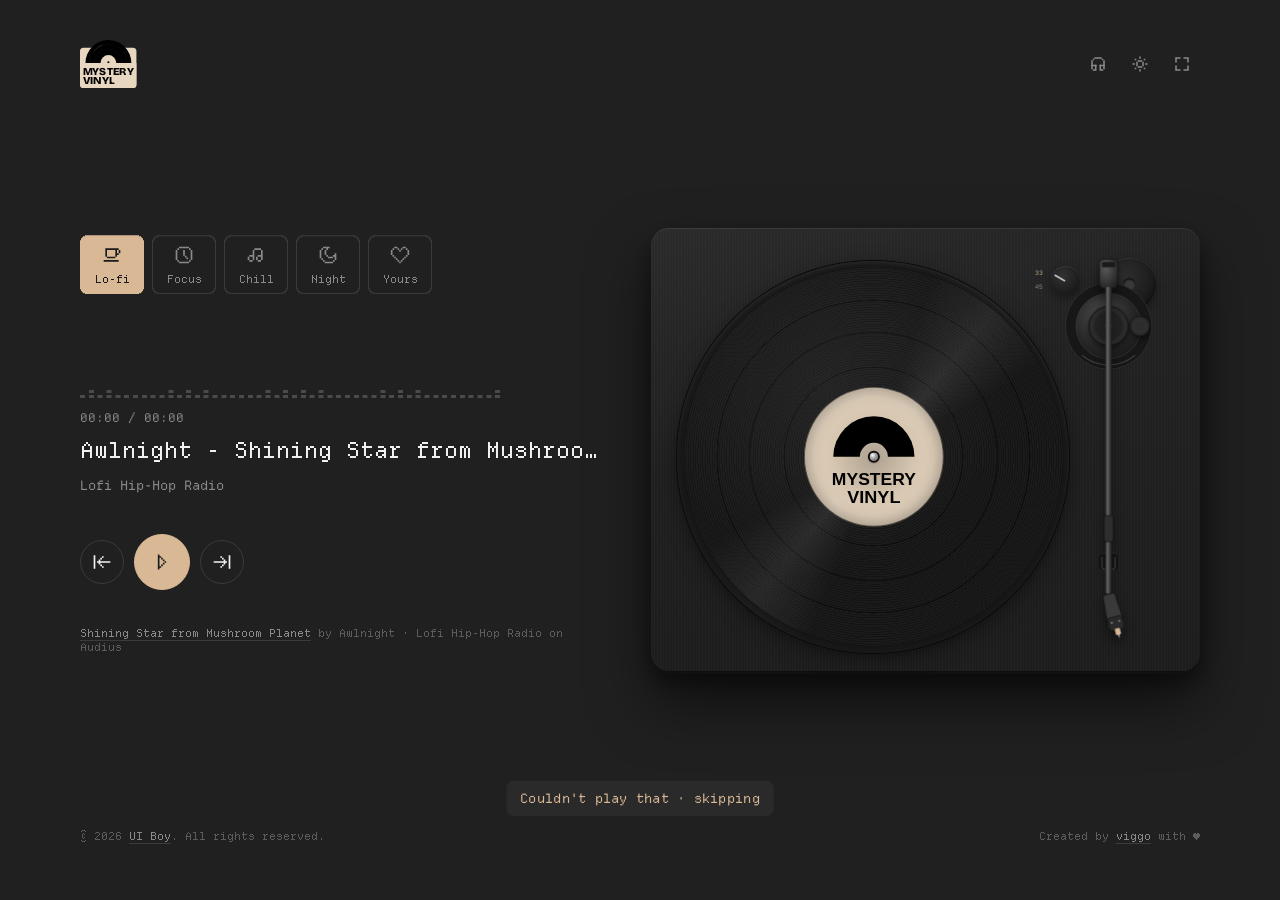
==== index.html @ 6e980309 "Revert "Transport buttons: pixel-art circles (22 and 28 cell grids, 2px cells)" This reverts commit " ====
<!doctype html>
<html lang="en">
<head>
  <meta charset="utf-8" />
  <meta name="viewport" content="width=device-width, initial-scale=1, viewport-fit=cover" />
  <title>Mystery Vinyl</title>
  <meta name="description" content="A turntable in your browser. Random lo-fi, jazz, ambient and chill house records for coding and focus, on a deck drawn in CSS and SVG. Drop the needle." />
  <meta name="theme-color" content="#202020" />
  <link rel="canonical" href="https://vinyl.uiboy.com/" />
  <meta property="og:type" content="website" />
  <meta property="og:site_name" content="Mystery Vinyl" />
  <meta property="og:title" content="Mystery Vinyl — a turntable in your browser" />
  <meta property="og:description" content="Random lo-fi, jazz, ambient and chill house records for coding and focus. Real vinyl crackle, a tonearm you can drag, and a deck drawn entirely in CSS and SVG." />
  <meta property="og:url" content="https://vinyl.uiboy.com/" />
  <meta property="og:image" content="https://vinyl.uiboy.com/assets/og.png" />
  <meta property="og:image:width" content="1200" />
  <meta property="og:image:height" content="630" />
  <meta name="twitter:card" content="summary_large_image" />
  <meta name="twitter:title" content="Mystery Vinyl — a turntable in your browser" />
  <meta name="twitter:description" content="Random lo-fi, jazz, ambient and chill house records for coding and focus. Drop the needle." />
  <meta name="twitter:image" content="https://vinyl.uiboy.com/assets/og.png" />
  <script type="application/ld+json">
  {"@context":"https://schema.org","@type":"WebApplication","name":"Mystery Vinyl","url":"https://vinyl.uiboy.com/","applicationCategory":"MultimediaApplication","operatingSystem":"Any","browserRequirements":"Requires JavaScript and Web Audio","description":"A turntable in your browser that plays random Creative Commons records for coding and focus, with vinyl crackle and a draggable tonearm.","image":"https://vinyl.uiboy.com/assets/og.png","author":{"@type":"Person","name":"Viggo","url":"https://x.com/decohack","sameAs":["https://uiboy.com/","https://github.com/ViggoZ"]},"offers":{"@type":"Offer","price":"0","priceCurrency":"USD"},"license":"https://github.com/ViggoZ/mystery-vinyl/blob/main/LICENSE"}
  </script>
  <link rel="icon" href="data:image/svg+xml,%3Csvg xmlns='http://www.w3.org/2000/svg' viewBox='0 0 64 64'%3E%3Crect width='64' height='64' rx='12' fill='%23E8D7C0'/%3E%3Ccircle cx='32' cy='32' r='22' fill='%23000'/%3E%3Ccircle cx='32' cy='32' r='7' fill='%23E8D7C0'/%3E%3Ccircle cx='32' cy='32' r='1.6' fill='%23000'/%3E%3C/svg%3E" />
  <link rel="preconnect" href="https://fonts.googleapis.com" />
  <link rel="preconnect" href="https://fonts.gstatic.com" crossorigin />
  <link rel="stylesheet" href="https://fonts.googleapis.com/css2?family=Bricolage+Grotesque:opsz,wght@12..96,800&display=swap" />
  <link rel="preconnect" href="https://archive.org" crossorigin />
  <link rel="stylesheet" href="styles.css" />
  <script>
    // Apply the saved theme before first paint to avoid a flash.
    try { var t = localStorage.getItem("mv.theme"); if (t) document.documentElement.dataset.theme = t; } catch (e) {}
  </script>
</head>
<body>
  <div class="sleeve" id="sleeve">
    <button class="logo" id="logo" aria-label="About Mystery Vinyl" aria-expanded="false">
      <svg viewBox="63 38 288 245" aria-hidden="true">
        <!-- sleeve back -->
        <rect x="63" y="77" width="288" height="206" rx="18" fill="#E8D7C0"/>
        <!-- the record: a full disc, its lower half tucked inside the sleeve -->
        <g class="sleeve-disc">
          <circle cx="208" cy="155" r="117" fill="#000"/>
          <circle cx="208" cy="155" r="96" fill="none" stroke="#1c1c1c" stroke-width="1.5"/>
          <circle cx="208" cy="155" r="72" fill="none" stroke="#1c1c1c" stroke-width="1.5"/>
          <path d="M136 92 A96 96 0 0 1 176 64" fill="none" stroke="#3a3a3a" stroke-width="3" stroke-linecap="round"/>
          <circle cx="208" cy="155" r="40" fill="#E8D7C0"/>
          <circle cx="208" cy="152" r="5.5" fill="#000"/>
        </g>
        <!-- sleeve front, covers the lower half of the disc -->
        <path d="M63 155 H351 V265 a18 18 0 0 1 -18 18 H81 a18 18 0 0 1 -18 -18 Z" fill="#E8D7C0"/>
        <text x="76" y="215" font-size="54" font-weight="900" textLength="263" lengthAdjust="spacingAndGlyphs" fill="#000">MYSTERY</text>
        <text x="76" y="265" font-size="54" font-weight="900" textLength="165" lengthAdjust="spacingAndGlyphs" fill="#000">VINYL</text>
      </svg>
    </button>

    <div class="liner px px-lg px-shadow" id="liner" hidden>
      <div class="liner-head"><span>MYSTERY VINYL</span><span class="liner-side">side A</span></div>
      <p>A turntable in your browser. Pressed with CSS, SVG and Web Audio: no images on the deck, no samples in the crackle.</p>
      <p>Records from Chillhop Music, College Music, Anjunadeep and friends via <a href="https://audius.co/" target="_blank" rel="noopener">Audius</a>; the 24/7 radios play through YouTube. Paste your own YouTube, Spotify or archive.org links into Yours. Rain, café, fireplace and 85 other room sounds live behind the headphone button.</p>
      <dl class="liner-keys">
        <dt>space</dt><dd>play / pause</dd>
        <dt>← →</dt><dd>records</dd>
        <dt>F</dt><dd>full screen</dd>
        <dt>T</dt><dd>theme</dd>
        <dt>N</dt><dd>crackle</dd>
        <dt>A</dt><dd>ambience</dd>
        <dt>drag</dt><dd>the tonearm to seek</dd>
      </dl>
      <p class="liner-foot">Cut by <a href="https://x.com/decohack" target="_blank" rel="noopener">Viggo</a> · <a href="https://github.com/ViggoZ/mystery-vinyl" target="_blank" rel="noopener">Source on GitHub</a></p>
    </div>
  </div>

  <nav class="topnav" aria-label="Site">
    <button class="nav-btn" id="ambience" data-tip="Ambience · A" aria-label="Ambience" aria-expanded="false"><svg aria-hidden="true"><use href="assets/pixelarticons.svg#headphone"></use></svg></button>
    <button class="nav-btn" id="theme" data-tip="Light / dark · T" aria-label="Switch theme"><svg class="ic-sun" aria-hidden="true"><use href="assets/pixelarticons.svg#sun"></use></svg><svg class="ic-moon" aria-hidden="true"><use href="assets/pixelarticons.svg#moon"></use></svg></button>
    <button class="nav-btn" id="zen" data-tip="Full screen · F" aria-label="Full screen"><svg class="ic-expand" aria-hidden="true"><use href="assets/pixelarticons.svg#fullscreen"></use></svg><svg class="ic-collapse" aria-hidden="true"><use href="assets/pixelarticons.svg#close"></use></svg></button>
  </nav>

  <main class="stage">
    <section class="panel" aria-label="Now playing">
      <div class="modes-wrap">
        <div class="modes" role="tablist" aria-label="Mood" id="modes"></div>
        <div class="crate px px-lg px-shadow" id="crate" hidden>
          <form class="crate-form" id="crate-form">
            <span class="crate-field px"><input id="crate-input" type="url" placeholder="Paste a link…" autocomplete="off" spellcheck="false" required /></span>
            <button class="crate-add px" type="submit">Add</button>
          </form>
          <ul class="crate-list" id="crate-list"></ul>
        </div>
      </div>

      <canvas class="wave" id="wave" width="840" height="120" aria-hidden="true"></canvas>
      <div class="time"><span id="cur">00:00</span> / <span id="dur">00:00</span></div>
      <h1 class="title" id="title">Loading a record…</h1>
      <p class="artist" id="artist">&nbsp;</p>

      <div class="controls">
        <button class="btn" id="prev" title="Previous (←)" aria-label="Previous record"><svg aria-hidden="true"><use href="assets/pixelarticons.svg#arrow-bar-left"></use></svg></button>
        <button class="btn btn-main" id="play" title="Play / pause (space)" aria-label="Play"><svg class="ic-play" aria-hidden="true"><use href="assets/pixelarticons.svg#play"></use></svg><svg class="ic-pause" aria-hidden="true"><use href="assets/pixelarticons.svg#pause-solid"></use></svg></button>
        <button class="btn" id="next" title="Next mystery record (→)" aria-label="Next record"><svg aria-hidden="true"><use href="assets/pixelarticons.svg#arrow-bar-right"></use></svg></button>
      </div>

      <p class="credit" id="credit"></p>
    </section>

    <section class="deck" aria-label="Turntable">
      <div class="turntable" id="turntable">
        <div class="plinth"></div>
        <div class="platter" id="platter"></div>
        <div class="platter-light"></div>
        <div class="deck-clip">
          <div class="record-slot">
            <!-- the carrier moves (swap in / out); the record inside only rotates; the sheen rides along without rotating -->
            <div class="record-carrier" id="carrier">
              <div class="record" id="record">
                <div class="grooves"></div>
                <div class="label" id="label"></div>
                <div class="spindle"></div>
              </div>
              <div class="sheen"></div>
            </div>
          </div>
        </div>

        <button class="knob" id="knob" data-speed="33" title="33 / 45 rpm" aria-label="Speed selector"><span>33</span><i></i><span>45</span></button>
        <button class="power" id="power" aria-label="Start / stop platter"></button>

        <svg class="tonearm-svg" viewBox="0 0 840 680" aria-hidden="true">
          <defs>
            <linearGradient id="tube" x1="0" y1="0" x2="1" y2="0">
              <stop offset="0" stop-color="#2a2a2a"/><stop offset=".35" stop-color="#6a6a6a"/>
              <stop offset=".55" stop-color="#4a4a4a"/><stop offset="1" stop-color="#181818"/>
            </linearGradient>
            <radialGradient id="bearing" cx=".4" cy=".35" r=".8">
              <stop offset="0" stop-color="#4c4c4c"/><stop offset=".6" stop-color="#262626"/><stop offset="1" stop-color="#141414"/>
            </radialGradient>
            <radialGradient id="weight" cx=".35" cy=".3" r=".9">
              <stop offset="0" stop-color="#5a5a5a"/><stop offset="1" stop-color="#1a1a1a"/>
            </radialGradient>
          </defs>

          <!-- arm rest clip (static) -->
          <g class="armrest">
            <rect x="684" y="498" width="32" height="26" rx="6" fill="#151515" stroke="#2c2c2c" stroke-width="1"/>
            <path d="M690 504 v14 a4 4 0 0 0 4 4 h12 a4 4 0 0 0 4 -4 v-14" fill="none" stroke="#3a3a3a" stroke-width="2" stroke-linecap="round"/>
          </g>

          <!-- bearing housing (static) -->
          <circle cx="700" cy="150" r="66" fill="#171717" stroke="#2e2e2e" stroke-width="1.5"/>
          <circle cx="700" cy="150" r="50" fill="url(#bearing)" stroke="#3a3a3a" stroke-width="1"/>
          <path d="M660 195 A62 62 0 0 0 740 195" fill="none" stroke="#3a3a3a" stroke-width="2" stroke-linecap="round"/>

          <!-- the arm: rotates about (700,150) -->
          <g class="arm" id="arm">
          <g class="arm-wobble" id="armWobble">
            <!-- bearing top: turns with the arm but never lifts, so its shadow stays put -->
            <g class="arm-fixed">
              <circle cx="700" cy="150" r="30" fill="#2c2c2c" stroke="#111" stroke-width="1.5"/>
              <circle cx="700" cy="150" r="22" fill="#232323"/>
              <circle cx="700" cy="150" r="5" fill="#5a5a5a"/>
              <g transform="translate(748,150)">
                <circle r="15" fill="#2c2c2c" stroke="#111" stroke-width="1"/>
                <circle r="9" fill="none" stroke="#5a5a5a" stroke-width="1" stroke-dasharray="1 2"/>
              </g>
            </g>
            <!-- the part that lifts: counterweight, tube, headshell -->
            <g class="arm-lift">
            <rect x="686" y="48" width="28" height="44" rx="6" fill="url(#weight)" stroke="#111" stroke-width="1"/>
            <rect x="690" y="52" width="20" height="8" rx="2" fill="#1a1a1a"/>
            <!-- tube -->
            <rect x="695" y="90" width="10" height="470" rx="5" fill="url(#tube)"/>
            <rect x="693" y="440" width="14" height="40" rx="3" fill="#2e2e2e" stroke="#111" stroke-width="1"/>
            <!-- headshell -->
            <g class="headshell" transform="translate(700,560) rotate(-14)">
              <rect x="-26" y="-14" width="52" height="96" fill="transparent"/>
              <path d="M-9 0 L9 0 L13 52 L-13 52 Z" fill="#3a3a3a" stroke="#161616" stroke-width="1.2"/>
              <rect x="-11" y="36" width="22" height="20" rx="2" fill="#2a2a2a" stroke="#111" stroke-width="1"/>
              <rect x="-4" y="54" width="8" height="10" rx="1.5" fill="#d9b896"/>
              <path d="M-1 64 L0 70 L1 64 Z" fill="#eee"/>
              <circle cx="-6" cy="44" r="1.6" fill="#777"/><circle cx="6" cy="44" r="1.6" fill="#777"/>
            </g>
            </g>
          </g>
          </g>
        </svg>
      </div>
    </section>
  </main>

  <footer class="foot">
    <span>© 2026 <a href="https://uiboy.com/" target="_blank" rel="noopener">UI Boy</a>. All rights reserved.</span>
    <span>Created by <a href="https://x.com/decohack" target="_blank" rel="noopener">viggo</a> with ♥</span>
  </footer>

  <div class="amb px px-lg px-shadow" id="amb" hidden>
    <div class="amb-head">
      <span class="amb-title">Ambience</span>
      <span class="amb-count" id="amb-count"></span>
      <button class="amb-mute px" id="amb-mute" type="button">Mute all</button>
    </div>
    <div class="amb-mixer" id="amb-mixer"></div>
    <div class="amb-tabs" id="amb-tabs" role="tablist"></div>
    <div class="amb-tiles" id="amb-tiles"></div>
    <p class="amb-note">Room sounds keep going when the record stops. Binaural needs headphones.</p>
  </div>

  <p class="hint px" id="hint" hidden>Click anywhere to drop the needle</p>
  <p class="toast px" id="toast" hidden></p>
  <p class="arm-tip" id="arm-tip" hidden></p>

  <div id="yt-shell" aria-hidden="true"></div>
  <div id="sp-shell" aria-hidden="true"></div>
  <audio id="audio" crossorigin="anonymous" preload="auto"></audio>
  <script src="app.js"></script>
</body>
</html>
---- styles.css ----
@font-face {
  font-family: "Departure Mono";
  src: url("assets/fonts/DepartureMono-Regular.woff2") format("woff2");
  font-weight: 400; font-style: normal; font-display: swap;
}

/* ---------- theme tokens ---------- */
:root {
  --bg: #202020;
  --ink: #f2f2f2;
  --muted: #8a8a8a;
  --faint: #5c5c5c;
  --line: #3b3b3b;
  --line-hover: #666;
  --btn-hover: #262626;
  --accent: #d9b896;
  --accent-hover: #e6cbaf;
  --on-accent: #1a1a1a;
  --wave-off: #4a4a4a;
  --hint-bg: #2a2a2a;
  --hint-ink: #d9b896;
  --pxu: 1px;
  --px-corner: polygon(
    0 calc(5 * var(--pxu)),
    calc(1 * var(--pxu)) calc(5 * var(--pxu)),
    calc(1 * var(--pxu)) calc(3 * var(--pxu)),
    calc(2 * var(--pxu)) calc(3 * var(--pxu)),
    calc(2 * var(--pxu)) calc(2 * var(--pxu)),
    calc(3 * var(--pxu)) calc(2 * var(--pxu)),
    calc(3 * var(--pxu)) calc(1 * var(--pxu)),
    calc(4 * var(--pxu)) calc(1 * var(--pxu)),
    calc(5 * var(--pxu)) calc(1 * var(--pxu)),
    calc(5 * var(--pxu)) 0,
    calc(100% - 5 * var(--pxu)) 0,
    calc(100% - 5 * var(--pxu)) calc(1 * var(--pxu)),
    calc(100% - 4 * var(--pxu)) calc(1 * var(--pxu)),
    calc(100% - 3 * var(--pxu)) calc(1 * var(--pxu)),
    calc(100% - 3 * var(--pxu)) calc(2 * var(--pxu)),
    calc(100% - 2 * var(--pxu)) calc(2 * var(--pxu)),
    calc(100% - 2 * var(--pxu)) calc(3 * var(--pxu)),
    calc(100% - 1 * var(--pxu)) calc(3 * var(--pxu)),
    calc(100% - 1 * var(--pxu)) calc(5 * var(--pxu)),
    100% calc(5 * var(--pxu)),
    100% calc(100% - 5 * var(--pxu)),
    calc(100% - 1 * var(--pxu)) calc(100% - 5 * var(--pxu)),
    calc(100% - 1 * var(--pxu)) calc(100% - 3 * var(--pxu)),
    calc(100% - 2 * var(--pxu)) calc(100% - 3 * var(--pxu)),
    calc(100% - 2 * var(--pxu)) calc(100% - 2 * var(--pxu)),
    calc(100% - 3 * var(--pxu)) calc(100% - 2 * var(--pxu)),
    calc(100% - 3 * var(--pxu)) calc(100% - 1 * var(--pxu)),
    calc(100% - 4 * var(--pxu)) calc(100% - 1 * var(--pxu)),
    calc(100% - 5 * var(--pxu)) calc(100% - 1 * var(--pxu)),
    calc(100% - 5 * var(--pxu)) 100%,
    calc(5 * var(--pxu)) 100%,
    calc(5 * var(--pxu)) calc(100% - 1 * var(--pxu)),
    calc(4 * var(--pxu)) calc(100% - 1 * var(--pxu)),
    calc(3 * var(--pxu)) calc(100% - 1 * var(--pxu)),
    calc(3 * var(--pxu)) calc(100% - 2 * var(--pxu)),
    calc(2 * var(--pxu)) calc(100% - 2 * var(--pxu)),
    calc(2 * var(--pxu)) calc(100% - 3 * var(--pxu)),
    calc(1 * var(--pxu)) calc(100% - 3 * var(--pxu)),
    calc(1 * var(--pxu)) calc(100% - 5 * var(--pxu)),
    0 calc(100% - 5 * var(--pxu)));
  --px-corner-sm: polygon(
    0 calc(3 * var(--pxu)),
    0 calc(2 * var(--pxu)),
    calc(1 * var(--pxu)) calc(2 * var(--pxu)),
    calc(1 * var(--pxu)) calc(1 * var(--pxu)),
    calc(2 * var(--pxu)) calc(1 * var(--pxu)),
    calc(3 * var(--pxu)) calc(1 * var(--pxu)),
    calc(3 * var(--pxu)) 0,
    calc(100% - 3 * var(--pxu)) 0,
    calc(100% - 3 * var(--pxu)) calc(1 * var(--pxu)),
    calc(100% - 2 * var(--pxu)) calc(1 * var(--pxu)),
    calc(100% - 1 * var(--pxu)) calc(1 * var(--pxu)),
    calc(100% - 1 * var(--pxu)) calc(2 * var(--pxu)),
    100% calc(2 * var(--pxu)),
    100% calc(3 * var(--pxu)),
    100% calc(100% - 3 * var(--pxu)),
    100% calc(100% - 2 * var(--pxu)),
    calc(100% - 1 * var(--pxu)) calc(100% - 2 * var(--pxu)),
    calc(100% - 1 * var(--pxu)) calc(100% - 1 * var(--pxu)),
    calc(100% - 2 * var(--pxu)) calc(100% - 1 * var(--pxu)),
    calc(100% - 3 * var(--pxu)) calc(100% - 1 * var(--pxu)),
    calc(100% - 3 * var(--pxu)) 100%,
    calc(3 * var(--pxu)) 100%,
    calc(3 * var(--pxu)) calc(100% - 1 * var(--pxu)),
    calc(2 * var(--pxu)) calc(100% - 1 * var(--pxu)),
    calc(1 * var(--pxu)) calc(100% - 1 * var(--pxu)),
    calc(1 * var(--pxu)) calc(100% - 2 * var(--pxu)),
    0 calc(100% - 2 * var(--pxu)),
    0 calc(100% - 3 * var(--pxu)));
  --plinth-1: #232323;
  --plinth-2: #1d1d1d;
  --plinth-edge: rgba(255,255,255,.07);
  --plinth-bottom: rgba(0,0,0,.55);
  --plinth-shadow: 0 2px 0 #111, 0 30px 60px rgba(0,0,0,.55), 0 10px 20px rgba(0,0,0,.4);
  --plinth-tex: rgba(255,255,255,.018);
  --plinth-tex-blend: screen;
  --label-default: url("data:image/svg+xml,%3Csvg xmlns='http://www.w3.org/2000/svg' viewBox='0 0 200 200'%3E%3Ccircle cx='100' cy='100' r='100' fill='%23E8D7C0'/%3E%3Cpath d='M42 100 A58 58 0 0 1 158 100 Z' fill='%23000'/%3E%3Ccircle cx='100' cy='100' r='20' fill='%23E8D7C0'/%3E%3Ccircle cx='100' cy='98' r='2.8' fill='%23000'/%3E%3Ctext x='100' y='140' text-anchor='middle' font-family='Inter,Helvetica,Arial,sans-serif' font-size='23' font-weight='900' fill='%23000' textLength='120' lengthAdjust='spacingAndGlyphs'%3EMYSTERY%3C/text%3E%3Ctext x='100' y='166' text-anchor='middle' font-family='Inter,Helvetica,Arial,sans-serif' font-size='23' font-weight='900' fill='%23000' textLength='76' lengthAdjust='spacingAndGlyphs'%3EVINYL%3C/text%3E%3C/svg%3E");
  --font: "Departure Mono", ui-monospace, "SF Mono", Menlo, Consolas, monospace;
  --font-display: "Departure Mono", ui-monospace, "SF Mono", Menlo, Consolas, monospace;
  --font-logo: "Bricolage Grotesque", "Instrument Sans", -apple-system, "Helvetica Neue", Arial, sans-serif;
  color-scheme: dark;
}
:root[data-theme="light"] {
  --bg: #FBF7F1;
  --ink: #1c1a17;
  --muted: #8a8177;
  --faint: #a49a8e;
  --line: #ddd3c5;
  --line-hover: #b8ab99;
  --btn-hover: #f1ebe1;
  --accent: #d9b896;
  --accent-hover: #cfa98a;
  --on-accent: #1c1a17;
  --wave-off: #ddd3c5;
  --hint-bg: #1c1a17;
  --hint-ink: #e8d7c0;
  /* the deck stays dark in the light theme; only its shadow softens */
  --plinth-1: #2e2e2e;
  --plinth-2: #262626;
  --plinth-edge: rgba(255,255,255,.09);
  --plinth-bottom: rgba(0,0,0,.5);
  --plinth-shadow: 0 2px 0 #161616, 0 30px 60px rgba(60,45,30,.26), 0 10px 20px rgba(60,45,30,.16);
  --plinth-tex: rgba(255,255,255,.02);
  --plinth-tex-blend: screen;
  color-scheme: light;
}

* { box-sizing: border-box; }

/* ---------- pixel box: stepped corners, border and fill as clipped layers ---------- */
.px { position: relative; isolation: isolate; border: 0 !important; border-radius: 0; background: transparent !important; box-shadow: none !important; }
.px::before, .px::after { content: ""; position: absolute; z-index: -1; clip-path: var(--px-corner); pointer-events: none; }
.px::before { inset: 0; background: var(--px-line, var(--line)); }
.px::after { inset: 1px; background: var(--px-fill, var(--bg)); }
.px-shadow { filter: drop-shadow(0 16px 24px rgba(0,0,0,.28)); }
.px-lg { --pxu: 2px; }
.px-sm, .amb-mute, .amb-tab { --pxu: 1px; --px-corner: var(--px-corner-sm); }
html, body { height: 100%; }
body {
  margin: 0;
  background: var(--bg);
  color: var(--ink);
  font-family: var(--font);
  -webkit-font-smoothing: antialiased;
  overflow: hidden;
  display: grid;
  grid-template-rows: var(--band) 1fr var(--band);   /* equal header / footer bands so the stage is truly centred */
  --band: 128px;
  min-height: 100vh;
  transition: background .35s ease, color .35s ease;
}
button { font: inherit; color: inherit; background: none; border: 0; cursor: pointer; padding: 0; }
a { color: inherit; }

/* ---------- header ---------- */
.sleeve { position: relative; display: flex; align-items: center; justify-self: start; width: max-content; margin-left: 80px; z-index: 6; }
.logo { display: inline-flex; align-items: center; line-height: 0; padding: 0; }
.logo svg { height: 48px; width: auto; font-family: var(--font-logo); overflow: visible; }
/* the record slides out of the sleeve on hover, all the way when the liner notes are open */
.sleeve-disc { transform-box: view-box; transform-origin: 208px 155px; transition: transform .45s cubic-bezier(.3, 1.3, .5, 1); }
.logo:hover .sleeve-disc, .logo:focus-visible .sleeve-disc { transform: translateY(-14px) rotate(-20deg); }
.sleeve.open .sleeve-disc { transform: translateY(-40px) rotate(-70deg); }
.sleeve.open .logo:hover .sleeve-disc { transform: translateY(-40px) rotate(-90deg); }

/* liner notes: the back of the sleeve */
.liner {
  position: absolute; left: 0; top: calc(100% + 12px); width: 340px;
  padding: 16px 18px 14px; border-radius: 0;
  background: #E8D7C0; color: #1c1a17; --px-fill: #E8D7C0; --px-line: #d3c1a6;
  font-family: var(--font); font-size: 12px; line-height: 1.6;
  box-shadow: none;
  transform-origin: 24px 0; animation: crate-in .2s ease both;
}
.liner[hidden] { display: none; }
.liner p { margin: 0 0 10px; }
.liner a { color: inherit; text-decoration: none; border-bottom: 1px solid rgba(0,0,0,.35); }
.liner a:hover { border-color: #1c1a17; }
.liner-head { display: flex; justify-content: space-between; align-items: baseline; margin-bottom: 10px; font-family: var(--font-display); font-weight: 400; letter-spacing: .04em; font-size: 12px; }
.liner-side { font-weight: 400; letter-spacing: .08em; opacity: .7; }
.liner-keys { display: grid; grid-template-columns: max-content 1fr; gap: 3px 12px; margin: 12px 0; padding: 10px 0; border-top: 1px dashed rgba(0,0,0,.3); border-bottom: 1px dashed rgba(0,0,0,.3); }
.liner-keys dt { font-weight: 700; }
.liner-keys dd { margin: 0; opacity: .8; }
.liner-foot { margin: 0; opacity: .85; }


.topnav {
  position: absolute; top: calc(var(--band) / 2 - 18px); right: 80px; z-index: 6;
  display: flex; align-items: center; gap: 6px;
}
.nav-btn {
  width: 36px; height: 36px; border-radius: 0;
  display: grid; place-items: center; color: var(--muted);
  transition: color .2s, background .2s;
}
.nav-btn svg { width: 18px; height: 18px; fill: currentColor; }
.nav-btn:hover { color: var(--ink); background: var(--btn-hover); }
.nav-btn { position: relative; }
.nav-btn[data-tip]::after {
  content: attr(data-tip);
  position: absolute; top: calc(100% + 8px); right: 0;
  padding: 6px 10px; border-radius: 0; white-space: nowrap; clip-path: var(--px-corner);
  background: var(--hint-bg); color: var(--hint-ink); font-size: 12px; letter-spacing: .01em;
  opacity: 0; translate: 0 -4px; pointer-events: none;
  transition: opacity .15s ease .05s, translate .15s ease .05s;
}
.nav-btn[data-tip]:hover::after, .nav-btn[data-tip]:focus-visible::after { opacity: 1; translate: 0 0; }
.nav-btn[aria-pressed="false"] { opacity: .38; }
.nav-btn[aria-pressed="false"]:hover { opacity: .7; }
.ic-moon, .ic-collapse { display: none; }
:root[data-theme="light"] .ic-sun { display: none; }
:root[data-theme="light"] .ic-moon { display: block; }
body.zen .ic-expand { display: none; }
body.zen .ic-collapse { display: block; }

/* ---------- stage ---------- */
.stage {
  display: grid;
  grid-template-columns: minmax(360px, 1fr) minmax(0, 1.05fr);
  align-items: center;
  gap: 48px;
  padding: 0 80px;
}

.panel { max-width: 560px; }

.modes-wrap { position: relative; margin-bottom: 44px; }
.modes { display: flex; flex-wrap: wrap; gap: 8px; }

/* ---------- "Yours" crate popover ---------- */
.crate {
  position: absolute; left: 0; top: calc(100% + 12px); z-index: 5;
  width: min(560px, calc(100vw - 48px));
  padding: 14px; border-radius: 0;
  background: var(--bg); border: 1px solid var(--line);
  transform-origin: 24px 0;
  animation: crate-in .18s ease both;
}
.crate[hidden] { display: none; }
@keyframes crate-in { from { opacity: 0; transform: translateY(-6px) scale(.98); } }
.crate-form { display: flex; gap: 8px; }
.crate-field { flex: 1; min-width: 0; display: flex; --px-fill: var(--btn-hover); }
.crate-field:focus-within { --px-line: var(--accent); }
.crate-form input {
  flex: 1; min-width: 0; padding: 10px 12px; border: 0; border-radius: 0;
  background: transparent; color: var(--ink); font: inherit; font-size: 13px;
}
.crate-form input:focus { outline: none; }
.crate-add { padding: 0 16px; border-radius: 0; background: var(--accent); color: var(--on-accent); font-size: 13px; }
.crate-add { --px-line: var(--accent); --px-fill: var(--accent); }
.crate-add:hover { --px-line: var(--accent-hover); --px-fill: var(--accent-hover); }
.crate-list { list-style: none; margin: 10px 0 0; padding: 0; max-height: 220px; overflow: auto; }
.crate-item { display: flex; align-items: center; gap: 10px; padding: 7px 4px; border-top: 1px solid var(--line); font-size: 13px; }
.crate-kind { flex: none; width: 60px; font-size: 11px; letter-spacing: .04em; text-transform: uppercase; color: var(--faint); }
.crate-name { flex: 1; min-width: 0; overflow: hidden; text-overflow: ellipsis; white-space: nowrap; text-align: left; color: var(--ink); }
.crate-name:hover { color: var(--accent); }
.crate-item.is-playing .crate-name { color: var(--accent); }
.crate-item.is-playing .crate-kind { color: var(--accent); }
.crate-open { flex: none; width: 24px; height: 24px; border-radius: 0; display: grid; place-items: center; color: var(--faint); }
.crate-open svg { width: 14px; height: 14px; fill: currentColor; }
.crate-open:hover { background: var(--btn-hover); color: var(--ink); }
.crate-remove { flex: none; width: 24px; height: 24px; border-radius: 0; color: var(--muted); display: grid; place-items: center; }
.crate-remove svg { width: 14px; height: 14px; fill: currentColor; }
.crate-remove:hover { background: var(--btn-hover); color: var(--ink); }
.crate-empty { padding: 12px 4px 4px; font-size: 12px; color: var(--faint); }

/* ---------- ambience panel ---------- */
.amb {
  position: fixed; z-index: 7; right: 80px; top: calc(var(--band) / 2 + 26px);
  width: min(520px, calc(100vw - 32px)); padding: 12px 14px 10px; border-radius: 0;
  background: var(--bg); border: 1px solid var(--line);
  transform-origin: calc(100% - 24px) 0; animation: crate-in .18s ease both;
}
.amb[hidden] { display: none; }
.amb-head { display: flex; align-items: baseline; gap: 10px; padding: 2px 2px 8px; }
.amb-title { font-size: 12px; letter-spacing: .06em; text-transform: uppercase; color: var(--ink); }
.amb-count { font-size: 11px; color: var(--faint); flex: 1; }
.amb-mute { font-size: 11px; color: var(--muted); padding: 3px 8px; border: 1px solid var(--line); border-radius: 0; }
.amb-mute:hover { color: var(--ink); --px-line: var(--line-hover); }
.amb-mute[hidden] { display: none; }
/* mixer: what's on right now, one row each */
.amb-mixer { display: flex; flex-direction: column; gap: 2px; padding-bottom: 8px; border-bottom: 1px solid var(--line); margin-bottom: 8px; }
.amb-row { display: grid; grid-template-columns: 18px 1fr 120px 22px; align-items: center; gap: 10px; padding: 4px 2px; font-size: 12px; color: var(--ink); }
.amb-row svg { width: 16px; height: 16px; fill: currentColor; color: var(--accent); }
.amb-row .amb-name { overflow: hidden; text-overflow: ellipsis; white-space: nowrap; }
/* pixel slider: a segmented bar filled up to --p, a square block for the thumb */
.amb-level {
  -webkit-appearance: none; appearance: none; width: 120px; height: 14px; margin: 0; background: transparent; cursor: pointer;
  --p: 50%;
}
.amb-level::-webkit-slider-runnable-track {
  height: 8px; border: 0;
  background:
    repeating-linear-gradient(90deg, transparent 0 5px, var(--bg) 5px 7px),
    linear-gradient(90deg, var(--accent) var(--p), var(--line) var(--p));
}
.amb-level::-webkit-slider-thumb {
  -webkit-appearance: none; appearance: none; width: 10px; height: 14px; margin-top: -3px; border-radius: 0;
  background: var(--accent); border: 2px solid var(--bg); box-shadow: 0 0 0 1px var(--ink);
}
.amb-level::-moz-range-track {
  height: 8px; border: 0;
  background:
    repeating-linear-gradient(90deg, transparent 0 5px, var(--bg) 5px 7px),
    linear-gradient(90deg, var(--accent) var(--p), var(--line) var(--p));
}
.amb-level::-moz-range-thumb { width: 10px; height: 14px; border-radius: 0; background: var(--accent); border: 2px solid var(--bg); box-shadow: 0 0 0 1px var(--ink); }
.amb-level:focus-visible { outline: 2px solid var(--accent); outline-offset: 2px; }
.amb-off { width: 22px; height: 22px; border-radius: 0; color: var(--muted); display: grid; place-items: center; }
.amb-off svg { width: 14px; height: 14px; fill: currentColor; color: inherit; }
.amb-off:hover { background: var(--btn-hover); color: var(--ink); }
.amb-row.is-music { padding-top: 0; }
.amb-row.is-off { color: var(--muted); }
.amb-row.is-off svg { color: var(--muted); }
.amb-note { color: var(--faint); font-size: 11px; }
.amb-level:disabled { opacity: .35; cursor: default; }
/* tabs */
.amb-tabs { display: flex; flex-wrap: wrap; gap: 4px; padding-bottom: 8px; }
.amb-tab { font-size: 11px; padding: 4px 9px; border-radius: 0; border: 1px solid transparent; color: var(--muted); }
.amb-tab:hover { color: var(--ink); }
.amb-tab[aria-selected="true"] { color: var(--ink); --px-line: var(--line); --px-fill: var(--btn-hover); }
.amb-tab { --px-line: transparent; --px-fill: transparent; }
.amb-tab .n { color: var(--accent); margin-left: 4px; }
/* tiles: everything in the current group */
.amb-tiles { display: grid; grid-template-columns: repeat(4, 1fr); gap: 6px; }
.amb-tile { display: flex; flex-direction: column; align-items: center; gap: 6px; padding: 10px 4px 8px; border-radius: 0; border: 1px solid var(--line); color: var(--muted); font-size: 11px; transition: color .15s, border-color .15s, background .15s; }
.amb-tile svg { width: 22px; height: 22px; fill: currentColor; image-rendering: pixelated; }
.amb-tile span { max-width: 100%; overflow: hidden; text-overflow: ellipsis; white-space: nowrap; }
.amb-tile:hover { color: var(--ink); --px-line: var(--line-hover); }
.amb-tile[aria-pressed="true"] { color: var(--accent); --px-line: var(--accent); --px-fill: color-mix(in srgb, var(--accent) 12%, var(--bg)); }
.amb-note { margin: 10px 2px 0; font-size: 11px; color: var(--faint); }
body.zen .amb { display: none; }
@media (max-width: 1100px) { .amb { right: 40px; } }
@media (max-width: 860px) { .amb { right: 16px; top: 64px; } .amb-tiles { grid-template-columns: repeat(3, 1fr); } .amb-row { grid-template-columns: 18px 1fr 90px 22px; } .amb-level { width: 90px; } }

/* hidden YouTube player: present in the viewport but invisible */
#yt-shell, #sp-shell { position: fixed; right: 0; bottom: 0; width: 300px; height: 200px; opacity: 0.001; pointer-events: none; overflow: hidden; z-index: -1; }
#yt-shell iframe { width: 200px; height: 200px; border: 0; }
#sp-shell iframe { width: 300px; height: 80px; border: 0; }
.mode {
  display: flex; flex-direction: column; align-items: center; gap: 7px;
  min-width: 64px; padding: 10px 12px 8px;
  border-radius: 0;
  border: 1px solid var(--line);
  color: var(--muted);
  font-size: 11px;
  letter-spacing: 0;
  transition: color .2s, transform .2s;
}
.mode svg { width: 20px; height: 20px; fill: currentColor; }
.mode:hover { color: var(--ink); --px-line: var(--line-hover); }
.mode[aria-selected="true"] { color: var(--on-accent); --px-line: var(--accent); --px-fill: var(--accent); }
.mode:active { transform: scale(.97); }

.wave { display: block; width: 420px; height: 60px; }
.time { margin-top: 12px; font-size: 12px; color: var(--muted); font-variant-numeric: tabular-nums; }
.title {
  margin: 12px 0 0;
  font-family: var(--font-display);
  font-size: 22px;
  font-weight: 400;
  line-height: 1.25;
  letter-spacing: 0;
  white-space: nowrap;
  overflow: hidden;
  text-overflow: ellipsis;
  max-width: 560px;
}
.artist { margin: 12px 0 0; font-size: 13px; color: var(--muted); }

.controls { display: flex; align-items: center; gap: 10px; margin-top: 40px; }
.btn {
  width: 44px; height: 44px; border-radius: 50%;
  display: grid; place-items: center;
  color: var(--ink);
  border: 1px solid var(--line);
  transition: border-color .2s, background .2s, transform .15s;
}
.btn svg { width: 20px; height: 20px; fill: currentColor; }
.btn:hover { border-color: var(--line-hover); background: var(--btn-hover); }
.btn:active { transform: scale(.94); }
.btn-main { width: 56px; height: 56px; color: var(--on-accent); border-color: var(--accent); background: var(--accent); }
.btn-main:hover { border-color: var(--accent-hover); background: var(--accent-hover); }
.btn-main .ic-pause { display: none; }
body.playing .btn-main .ic-play { display: none; }
body.playing .btn-main .ic-pause { display: block; }

.credit { margin-top: 36px; font-size: 11px; color: var(--faint); }
.credit a { color: var(--muted); text-decoration: none; border-bottom: 1px solid var(--line); }
.credit a:hover { color: var(--accent); border-color: var(--accent); }

/* ---------- turntable ---------- */
.deck { display: grid; place-items: center; }
.turntable {
  position: relative;
  width: 100%;
  /* never taller than the stage between the two bands */
  max-width: min(840px, calc((100vh - var(--band) * 2 - 48px) * 840 / 680));
  aspect-ratio: 840 / 680;
  container-type: inline-size;
  --u: 1cqw; /* 1 unit == 1/100 of turntable width; layout below is in 840-wide design px */
}
.turntable > * { position: absolute; }

.plinth {
  inset: 0;
  border-radius: calc(3.2 * var(--u));
  background:
    linear-gradient(160deg, rgba(255,255,255,.035), rgba(255,255,255,0) 40%),
    linear-gradient(var(--plinth-1), var(--plinth-2));
  box-shadow:
    inset 0 1px 0 var(--plinth-edge),
    inset 0 -1px 0 var(--plinth-bottom),
    var(--plinth-shadow);
  transition: background .35s ease, box-shadow .35s ease;
}
.plinth::after { /* faint brushed texture */
  content: ""; position: absolute; inset: 0; border-radius: inherit;
  background: repeating-linear-gradient(90deg, var(--plinth-tex) 0 1px, transparent 1px 3px);
  mix-blend-mode: var(--plinth-tex-blend);
}

/* platter: center (340,350), r=300 in 840-wide design */
.platter {
  left: calc(40 / 840 * 100%); top: calc(50 / 680 * 100%);
  width: calc(600 / 840 * 100%); aspect-ratio: 1;
  border-radius: 50%;
  background:
    radial-gradient(circle, #1a1a1a 0 92%, #101010 92.5% 94%, #2a2a2a 94.5% 95.5%, #151515 96% 100%);
  box-shadow:
    0 0 0 1px #0a0a0a,
    0 6px 20px rgba(0,0,0,.38),
    inset 0 2px 4px rgba(255,255,255,.05);
}
/* fixed light on the platter: same geometry, does not rotate with it */
.platter-light {
  left: calc(40 / 840 * 100%); top: calc(50 / 680 * 100%);
  width: calc(600 / 840 * 100%); aspect-ratio: 1; border-radius: 50%;
  pointer-events: none;
  background:
    conic-gradient(from 0deg, transparent 0deg 18deg, rgba(255,255,255,.022) 40deg, transparent 62deg 198deg, rgba(255,255,255,.022) 220deg, transparent 242deg 360deg),
    radial-gradient(circle at 38% 32%, rgba(255,255,255,.025), transparent 55%);
}
.platter::before { /* rubber mat ribs */
  content: ""; position: absolute; inset: 3%; border-radius: 50%;
  background: repeating-radial-gradient(circle, rgba(255,255,255,.012) 0 6px, transparent 6px 9px);
}
.platter::after { /* strobe dots on the rim */
  content: ""; position: absolute; inset: 1.4%; border-radius: 50%;
  background: repeating-conic-gradient(from 0deg, #3a3a3a 0 .6deg, transparent .6deg 3deg);
  -webkit-mask: radial-gradient(circle, transparent 0 96%, #000 96.5% 100%);
          mask: radial-gradient(circle, transparent 0 96%, #000 96.5% 100%);
}

/* record: r=290. The record leaves the deck entirely when swapped (no clipping): it slides over the
   deck's edge and off the screen, and the next one slides back in the same way. */
.deck-clip { inset: 0; pointer-events: none; }
.record-slot {
  position: absolute;
  left: calc(50 / 840 * 100%); top: calc(60 / 680 * 100%);
  width: calc(580 / 840 * 100%); aspect-ratio: 1;
  border-radius: 50%;
}
.record-carrier {
  position: absolute; inset: 0; border-radius: 50%;
  transition: translate .6s cubic-bezier(.2, .7, .2, 1);
}
.record {
  position: absolute; inset: 0; border-radius: 50%;
  background: #121212;
  box-shadow: 0 2px 10px rgba(0,0,0,.3), inset 0 0 0 1px #050505;
  will-change: transform;
  transition: box-shadow .55s ease;
}
/* swapping records: desktop slides the record out through the bottom of the deck and the next one in the same way;
   phones (deck on top, page scrolls) slide through the left edge instead. The record stays solid; only its position changes. */
.record-carrier.out { translate: 0 100vh; transition-timing-function: cubic-bezier(.6, 0, .9, .5); }
.record-carrier.enter { transition: none; translate: 0 100vh; }
.record-carrier.out .record, .record-carrier.enter .record { box-shadow: 0 12px 28px rgba(0,0,0,.4), inset 0 0 0 1px #050505; }
.grooves {
  position: absolute; inset: 0; border-radius: 50%;
  background:
    /* wide "track" bands like a real pressing */
    radial-gradient(circle,
      transparent 0 21%,
      rgba(0,0,0,.35) 21% 21.6%, transparent 21.6% 33%,
      rgba(0,0,0,.35) 33% 33.6%, transparent 33.6% 46%,
      rgba(0,0,0,.35) 46% 46.6%, transparent 46.6% 58%,
      rgba(0,0,0,.35) 58% 58.6%, transparent 58.6% 71%,
      rgba(0,0,0,.35) 71% 71.6%, transparent 71.6% 84%,
      rgba(0,0,0,.35) 84% 84.6%, transparent 84.6% 97%,
      rgba(0,0,0,.6) 97% 100%),
    repeating-radial-gradient(circle, #141414 0 1px, #1b1b1b 1px 2.4px);
}
.grooves::after { /* run-in / run-out smooth areas */
  content: ""; position: absolute; inset: 0; border-radius: 50%;
  background: radial-gradient(circle, transparent 0 19.5%, #141414 19.5% 21%, transparent 21% 97.4%, #101010 97.4% 100%);
}
.label {
  position: absolute; left: 50%; top: 50%; translate: -50% -50%;
  width: 37%; aspect-ratio: 1; border-radius: 50%;
  background: #2b2623 center / cover no-repeat;
  background-image: var(--label-default);
  box-shadow: inset 0 0 0 1px rgba(0,0,0,.6), inset 0 0 24px rgba(0,0,0,.45);
}
.label::after { content: ""; position: absolute; inset: 0; border-radius: 50%;
  background: radial-gradient(circle, rgba(0,0,0,.25), transparent 60%); }
.spindle {
  position: absolute; left: 50%; top: 50%; translate: -50% -50%;
  width: 2.2%; aspect-ratio: 1; border-radius: 50%;
  background: radial-gradient(circle at 35% 30%, #fff, #aaa 40%, #555 100%);
  box-shadow: 0 0 0 2px #0e0e0e, 0 1px 3px rgba(0,0,0,.8);
}
.sheen { /* fixed light source: does not rotate with the disc */
  position: absolute; inset: 0; border-radius: 50%; pointer-events: none;
  transition: opacity .2s ease;
  background:
    conic-gradient(from 0deg,
      transparent 0deg 18deg, rgba(255,255,255,.075) 40deg, transparent 62deg 198deg,
      rgba(255,255,255,.075) 220deg, transparent 242deg 360deg),
    radial-gradient(circle at 38% 32%, rgba(255,255,255,.06), transparent 55%);
  -webkit-mask: radial-gradient(circle, transparent 0 20%, #000 22% 97%, transparent 98%);
          mask: radial-gradient(circle, transparent 0 20%, #000 22% 97%, transparent 98%);
}

.knob {
  left: calc(612 / 840 * 100%); top: calc(58 / 680 * 100%);
  width: calc(44 / 840 * 100%); aspect-ratio: 1; border-radius: 50%;
  background: radial-gradient(circle at 40% 35%, #333, #1a1a1a 70%);
  box-shadow: inset 0 1px 0 rgba(255,255,255,.08), 0 3px 8px rgba(0,0,0,.35);
  font-size: calc(1.1 * var(--u)); color: #8a8a8a; display: grid; place-items: center;
}
.knob { cursor: pointer; transition: transform .1s; }
.knob:active { transform: scale(.96); }
.knob span { position: absolute; transition: color .25s; }
.knob span:first-child { left: -55%; top: 12%; }
.knob span:last-child { left: -55%; bottom: 12%; }
.knob[data-speed="33"] span:first-child, .knob[data-speed="45"] span:last-child { color: var(--accent); }
.knob i { position: absolute; left: 50%; top: 50%; width: 42%; height: 2px; background: #bbb; transform-origin: 0 50%;
  transform: rotate(-150deg); transition: transform .35s cubic-bezier(.3, 1.4, .5, 1); }  /* points at "33", upper-left */
.knob[data-speed="45"] i { transform: rotate(-210deg); }                                     /* points at "45", lower-left */
.power {
  left: calc(692 / 840 * 100%); top: calc(46 / 680 * 100%);
  width: calc(80 / 840 * 100%); aspect-ratio: 1; border-radius: 50%;
  background: radial-gradient(circle at 40% 35%, #2e2e2e, #1a1a1a 70%);
  box-shadow: inset 0 1px 0 rgba(255,255,255,.08), inset 0 -2px 4px rgba(0,0,0,.5), 0 4px 10px rgba(0,0,0,.35);
  transition: transform .1s;
}
.power::after { content: ""; position: absolute; left: 50%; top: 50%; translate: -50% -50%;
  width: 22%; aspect-ratio: 1; border-radius: 50%; background: #3a3a3a; box-shadow: inset 0 1px 2px #000; transition: background .3s, box-shadow .3s; }
body.playing .power::after { background: var(--accent); box-shadow: 0 0 10px rgba(217,184,150,.6); }
.power:active { transform: scale(.97); }

.tonearm-svg { inset: 0; width: 100%; height: 100%; overflow: visible; pointer-events: none; }
.arm {
  transform-box: view-box;
  transform-origin: 700px 150px;
  transition: transform 1.1s cubic-bezier(.4, 0, .2, 1);
  will-change: transform;
}
/* Shadows are plain CSS drop-shadows so the lift can tween instead of snapping. */
.headshell { pointer-events: all; cursor: grab; touch-action: none; }
.arm.dragging .headshell { cursor: grabbing; }
.arm-tip {
  position: fixed; z-index: 6; margin: 0; padding: 5px 9px; border-radius: 8px;
  background: var(--hint-bg); color: var(--hint-ink); font-size: 12px; font-variant-numeric: tabular-nums;
  translate: -50% -140%; pointer-events: none; white-space: nowrap;
}
.arm-tip[hidden] { display: none; }
.arm-fixed { filter: drop-shadow(0 4px 4px rgba(0,0,0,.45)); }
.arm-lift { filter: drop-shadow(0 5px 5px rgba(0,0,0,.5)); transition: filter .45s ease; }
.arm.lifted .arm-lift { filter: drop-shadow(0 13px 9px rgba(0,0,0,.42)); }
.arm-wobble { transform-box: view-box; transform-origin: 700px 150px; } /* per-frame wobble, no transition */

/* ---------- footer, hint ---------- */
.foot {
  display: flex; justify-content: space-between; align-items: center;
  padding: 0 80px;
  font-size: 11px; color: var(--faint);
}
.foot a { color: var(--muted); text-decoration: none; border-bottom: 1px solid var(--line); }
.foot a:hover { color: var(--accent); border-color: var(--accent); }

.hint {
  position: fixed; left: 50%; bottom: 84px; translate: -50% 0;
  margin: 0; padding: 10px 16px; border-radius: 0;
  background: var(--hint-bg); color: var(--hint-ink); font-size: 13px; letter-spacing: .02em;
  --px-fill: var(--hint-bg); --px-line: var(--hint-bg);
  animation: hint-in .5s ease both;
  pointer-events: none;
}
.hint[hidden] { display: none; }
.toast {
  position: fixed; left: 50%; bottom: 84px; translate: -50% 0;
  margin: 0; padding: 9px 14px; border-radius: 0;
  background: var(--hint-bg); color: var(--hint-ink); font-size: 13px; letter-spacing: .02em;
  --px-fill: var(--hint-bg); --px-line: var(--hint-bg);
  animation: hint-in .25s ease both; pointer-events: none;
}
.toast[hidden] { display: none; }
.toast.leaving { animation: toast-out .3s ease both; }
@keyframes toast-out { to { opacity: 0; translate: -50% 6px; } }
@keyframes hint-in { from { opacity: 0; translate: -50% 8px; } }
body.armed .btn-main { animation: pulse-btn 1.6s ease-in-out infinite; }
@keyframes pulse-btn { 50% { box-shadow: 0 0 0 10px rgba(217,184,150,.18); } }

/* ---------- zen / full screen ---------- */
body.zen { grid-template-rows: 1fr; }
body.zen .sleeve, body.zen .foot, body.zen .credit, body.zen .modes-wrap { display: none; }
body.zen .topnav { top: 24px; right: 24px; }
body.zen .topnav > :not(#zen) { display: none; }
body.zen .stage { padding: 0 6vw; gap: 4vw; min-height: 100vh; }
body.zen .turntable { max-width: min(920px, 46vw, calc((100vh - 96px) * 840 / 680)); }
body.zen .topnav, body.zen .controls, body.zen .time { transition: opacity .5s ease; }
body.zen.idle .topnav, body.zen.idle .controls, body.zen.idle .time { opacity: 0; }
body.zen.idle { cursor: none; }

/* ---------- responsive ---------- */
@media (max-width: 1100px) {
  body { --band: 100px; }
  .sleeve { margin-left: 40px; }
  .topnav { right: 40px; }
  .stage { padding: 0 40px; gap: 32px; }
  .foot { padding: 0 40px; }
  .title { font-size: 24px; }
}
@media (max-width: 860px) {
  body { overflow: auto; grid-template-rows: auto 1fr auto; }
  .stage { grid-template-columns: 1fr; padding: 24px 24px 0; align-content: start; }
  .deck { order: -1; }
  .turntable { max-width: 520px; }
  body.zen .turntable { max-width: 520px; }
  .record-carrier.out, .record-carrier.enter { translate: -100vw 0; }
  .panel { max-width: none; }
  .wave { width: 100%; }
  .title { white-space: normal; }
  .sleeve { margin: 20px 0 0 24px; } .logo svg { height: 48px; }
  .liner { width: min(340px, calc(100vw - 48px)); }
  .topnav { right: 16px; top: 22px; }
  .foot { align-items: flex-start; }
  .foot { flex-direction: column; gap: 6px; padding: 32px 24px 24px; }
  body.zen .stage { grid-template-columns: 1fr; padding: 24px; min-height: 100dvh; align-content: center; }
  body.zen .turntable { max-width: 520px; }
}
@media (max-width: 520px) {
  body { --band: 72px; }
  .sleeve { margin: 16px 0 0 16px; } .logo svg { height: 40px; }
  .topnav { right: 10px; top: 16px; }
  .stage { padding: 20px 16px 0; gap: 22px; }
  .turntable, body.zen .turntable { max-width: 100%; }
  /* the panel sits under the deck and reads centred, like the deck above it */
  .panel { max-width: none; text-align: center; }
  .modes-wrap { margin-bottom: 22px; }
  .modes { display: grid; grid-template-columns: repeat(5, 1fr); gap: 6px; }
  .mode { min-width: 0; padding: 9px 2px 7px; gap: 5px; font-size: 10px; }
  .mode svg { width: 18px; height: 18px; }
  .crate { width: calc(100vw - 32px); text-align: left; }
  .wave { width: 100%; height: auto; aspect-ratio: 7 / 1; }
  .time { margin-top: 10px; }
  .title { font-size: 18px; margin-top: 8px; }
  .artist { margin-top: 6px; }
  .controls { justify-content: center; margin-top: 22px; }
  .credit { margin-top: 20px; }
  .foot { align-items: center; text-align: center; gap: 4px; padding: 24px 16px calc(20px + env(safe-area-inset-bottom)); }
  .liner { width: calc(100vw - 32px); }
  .amb { left: 12px; right: 12px; width: auto; top: 60px; max-height: calc(100dvh - 76px); overflow: auto; }
  .amb-tiles { grid-template-columns: repeat(4, 1fr); }
  .hint, .toast { bottom: 20px; max-width: calc(100vw - 32px); text-align: center; }
  body.zen .stage { padding: 16px; gap: 20px; min-height: 100dvh; align-content: center; }
  body.zen .topnav { top: 12px; right: 10px; }
  body.zen .turntable { max-width: min(100%, calc((100dvh - 260px) * 840 / 680)); }
}
@media (hover: none) {
  body.zen.idle .topnav, body.zen.idle .controls, body.zen.idle .time { opacity: 1; }
  body.zen.idle { cursor: auto; }
}
@media (prefers-reduced-motion: reduce) {
  .arm { transition-duration: .01s; }
}
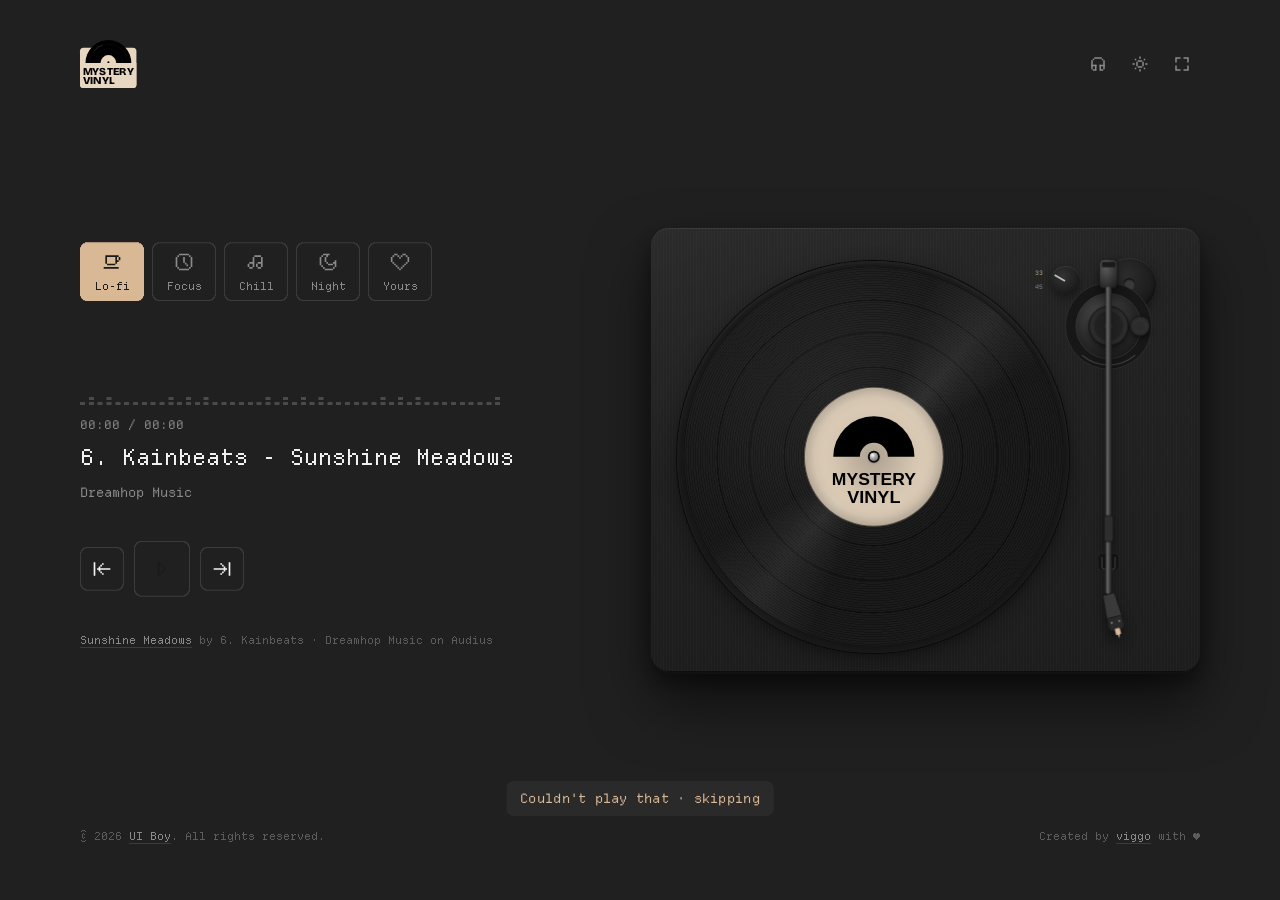
==== commit a75d26d1: "Move to fm.uiboy.com Co-Authored-By: Claude Fable 5.1 <noreply@anthropic.com> Claude-Session: https:" ====
--- a/index.html
+++ b/index.html
@@ -6,21 +6,21 @@
   <title>Mystery Vinyl</title>
   <meta name="description" content="A turntable in your browser. Random lo-fi, jazz, ambient and chill house records for coding and focus, on a deck drawn in CSS and SVG. Drop the needle." />
   <meta name="theme-color" content="#202020" />
-  <link rel="canonical" href="https://vinyl.uiboy.com/" />
+  <link rel="canonical" href="https://fm.uiboy.com/" />
   <meta property="og:type" content="website" />
   <meta property="og:site_name" content="Mystery Vinyl" />
   <meta property="og:title" content="Mystery Vinyl — a turntable in your browser" />
   <meta property="og:description" content="Random lo-fi, jazz, ambient and chill house records for coding and focus. Real vinyl crackle, a tonearm you can drag, and a deck drawn entirely in CSS and SVG." />
-  <meta property="og:url" content="https://vinyl.uiboy.com/" />
-  <meta property="og:image" content="https://vinyl.uiboy.com/assets/og.png" />
+  <meta property="og:url" content="https://fm.uiboy.com/" />
+  <meta property="og:image" content="https://fm.uiboy.com/assets/og.png" />
   <meta property="og:image:width" content="1200" />
   <meta property="og:image:height" content="630" />
   <meta name="twitter:card" content="summary_large_image" />
   <meta name="twitter:title" content="Mystery Vinyl — a turntable in your browser" />
   <meta name="twitter:description" content="Random lo-fi, jazz, ambient and chill house records for coding and focus. Drop the needle." />
-  <meta name="twitter:image" content="https://vinyl.uiboy.com/assets/og.png" />
+  <meta name="twitter:image" content="https://fm.uiboy.com/assets/og.png" />
   <script type="application/ld+json">
-  {"@context":"https://schema.org","@type":"WebApplication","name":"Mystery Vinyl","url":"https://vinyl.uiboy.com/","applicationCategory":"MultimediaApplication","operatingSystem":"Any","browserRequirements":"Requires JavaScript and Web Audio","description":"A turntable in your browser that plays random Creative Commons records for coding and focus, with vinyl crackle and a draggable tonearm.","image":"https://vinyl.uiboy.com/assets/og.png","author":{"@type":"Person","name":"Viggo","url":"https://x.com/decohack","sameAs":["https://uiboy.com/","https://github.com/ViggoZ"]},"offers":{"@type":"Offer","price":"0","priceCurrency":"USD"},"license":"https://github.com/ViggoZ/mystery-vinyl/blob/main/LICENSE"}
+  {"@context":"https://schema.org","@type":"WebApplication","name":"Mystery Vinyl","url":"https://fm.uiboy.com/","applicationCategory":"MultimediaApplication","operatingSystem":"Any","browserRequirements":"Requires JavaScript and Web Audio","description":"A turntable in your browser that plays random Creative Commons records for coding and focus, with vinyl crackle and a draggable tonearm.","image":"https://fm.uiboy.com/assets/og.png","author":{"@type":"Person","name":"Viggo","url":"https://x.com/decohack","sameAs":["https://uiboy.com/","https://github.com/ViggoZ"]},"offers":{"@type":"Offer","price":"0","priceCurrency":"USD"},"license":"https://github.com/ViggoZ/mystery-vinyl/blob/main/LICENSE"}
   </script>
   <link rel="icon" href="data:image/svg+xml,%3Csvg xmlns='http://www.w3.org/2000/svg' viewBox='0 0 64 64'%3E%3Crect width='64' height='64' rx='12' fill='%23E8D7C0'/%3E%3Ccircle cx='32' cy='32' r='22' fill='%23000'/%3E%3Ccircle cx='32' cy='32' r='7' fill='%23E8D7C0'/%3E%3Ccircle cx='32' cy='32' r='1.6' fill='%23000'/%3E%3C/svg%3E" />
   <link rel="preconnect" href="https://fonts.googleapis.com" />
@@ -97,9 +97,9 @@
       <p class="artist" id="artist">&nbsp;</p>
 
       <div class="controls">
-        <button class="btn" id="prev" title="Previous (←)" aria-label="Previous record"><svg aria-hidden="true"><use href="assets/pixelarticons.svg#arrow-bar-left"></use></svg></button>
-        <button class="btn btn-main" id="play" title="Play / pause (space)" aria-label="Play"><svg class="ic-play" aria-hidden="true"><use href="assets/pixelarticons.svg#play"></use></svg><svg class="ic-pause" aria-hidden="true"><use href="assets/pixelarticons.svg#pause-solid"></use></svg></button>
-        <button class="btn" id="next" title="Next mystery record (→)" aria-label="Next record"><svg aria-hidden="true"><use href="assets/pixelarticons.svg#arrow-bar-right"></use></svg></button>
+        <button class="btn px" id="prev" title="Previous (←)" aria-label="Previous record"><svg aria-hidden="true"><use href="assets/pixelarticons.svg#arrow-bar-left"></use></svg></button>
+        <button class="btn btn-main px" id="play" title="Play / pause (space)" aria-label="Play"><svg class="ic-play" aria-hidden="true"><use href="assets/pixelarticons.svg#play"></use></svg><svg class="ic-pause" aria-hidden="true"><use href="assets/pixelarticons.svg#pause-solid"></use></svg></button>
+        <button class="btn px" id="next" title="Next mystery record (→)" aria-label="Next record"><svg aria-hidden="true"><use href="assets/pixelarticons.svg#arrow-bar-right"></use></svg></button>
       </div>
 
       <p class="credit" id="credit"></p>
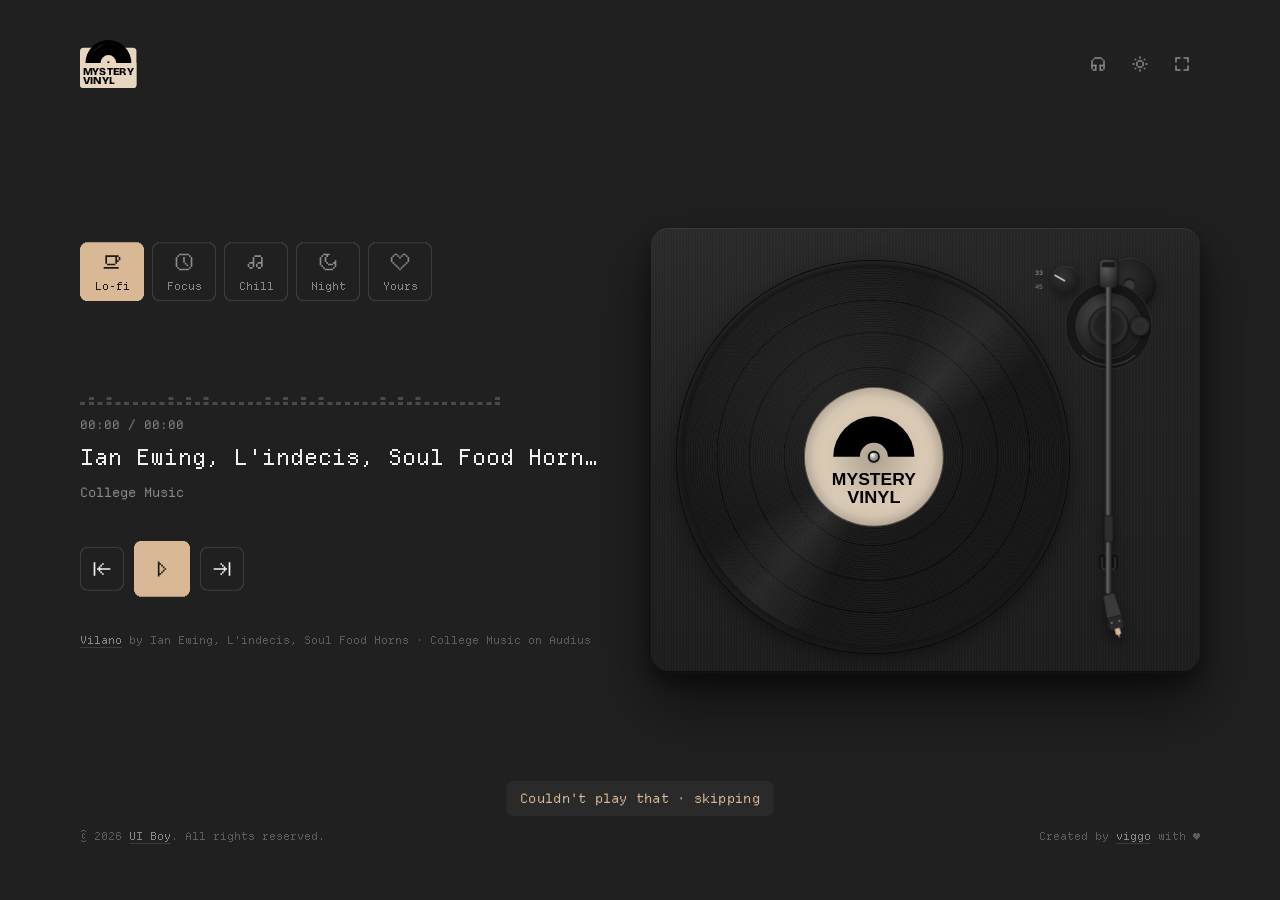
==== commit 09c02177: "Easter eggs: a cat asleep on the deck from midnight to five (?cat to preview), dust on the record af" ====
--- a/index.html
+++ b/index.html
@@ -118,12 +118,21 @@
                 <div class="grooves"></div>
                 <div class="label" id="label"></div>
                 <div class="spindle"></div>
+                <canvas class="dust" id="dust" width="600" height="600" aria-hidden="true"></canvas>
               </div>
               <div class="sheen"></div>
             </div>
           </div>
         </div>
 
+        <!-- the night cat: only out between midnight and five -->
+        <svg class="cat" id="cat" viewBox="0 0 18 9" aria-hidden="true" hidden>
+          <path class="cat-body" d="M1 0h1v1h-1zM3 0h1v1h-1zM1 1h1v1h-1zM2 1h1v1h-1zM3 1h1v1h-1zM0 2h1v1h-1zM1 2h1v1h-1zM2 2h1v1h-1zM3 2h1v1h-1zM4 2h1v1h-1zM0 3h1v1h-1zM1 3h1v1h-1zM2 3h1v1h-1zM3 3h1v1h-1zM4 3h1v1h-1zM0 4h1v1h-1zM1 4h1v1h-1zM2 4h1v1h-1zM3 4h1v1h-1zM4 4h1v1h-1zM5 4h1v1h-1zM6 4h1v1h-1zM7 4h1v1h-1zM8 4h1v1h-1zM9 4h1v1h-1zM10 4h1v1h-1zM11 4h1v1h-1zM12 4h1v1h-1zM13 4h1v1h-1zM14 4h1v1h-1zM0 5h1v1h-1zM1 5h1v1h-1zM2 5h1v1h-1zM3 5h1v1h-1zM4 5h1v1h-1zM5 5h1v1h-1zM6 5h1v1h-1zM7 5h1v1h-1zM8 5h1v1h-1zM9 5h1v1h-1zM10 5h1v1h-1zM11 5h1v1h-1zM12 5h1v1h-1zM13 5h1v1h-1zM14 5h1v1h-1zM15 5h1v1h-1zM0 6h1v1h-1zM1 6h1v1h-1zM2 6h1v1h-1zM3 6h1v1h-1zM4 6h1v1h-1zM5 6h1v1h-1zM6 6h1v1h-1zM7 6h1v1h-1zM8 6h1v1h-1zM9 6h1v1h-1zM10 6h1v1h-1zM11 6h1v1h-1zM12 6h1v1h-1zM13 6h1v1h-1zM14 6h1v1h-1zM15 6h1v1h-1zM1 7h1v1h-1zM2 7h1v1h-1zM3 7h1v1h-1zM4 7h1v1h-1zM5 7h1v1h-1zM6 7h1v1h-1zM7 7h1v1h-1zM8 7h1v1h-1zM9 7h1v1h-1zM10 7h1v1h-1zM11 7h1v1h-1zM12 7h1v1h-1zM13 7h1v1h-1zM14 7h1v1h-1zM2 8h1v1h-1zM3 8h1v1h-1zM10 8h1v1h-1zM11 8h1v1h-1z"/>
+          <path class="cat-stripe" d="M7 4h1v1h-1zM8 5h1v1h-1zM11 4h1v1h-1zM12 5h1v1h-1z"/>
+          <path class="cat-eye" d="M1 3h1v1h-1zM3 3h1v1h-1z"/>
+          <path class="cat-body cat-tail cat-tail-a" d="M15 4h1v1h-1zM16 3h1v1h-1zM17 2h1v1h-1zM17 1h1v1h-1z"/>
+          <path class="cat-body cat-tail cat-tail-b" d="M16 4h1v1h-1zM17 5h1v1h-1zM17 6h1v1h-1z"/>
+        </svg>
         <button class="knob" id="knob" data-speed="33" title="33 / 45 rpm" aria-label="Speed selector"><span>33</span><i></i><span>45</span></button>
         <button class="power" id="power" aria-label="Start / stop platter"></button>
 
--- a/styles.css
+++ b/styles.css
@@ -372,17 +372,17 @@
 
 .controls { display: flex; align-items: center; gap: 10px; margin-top: 40px; }
 .btn {
-  width: 44px; height: 44px; border-radius: 50%;
+  width: 44px; height: 44px; border-radius: 0;
   display: grid; place-items: center;
   color: var(--ink);
   border: 1px solid var(--line);
   transition: border-color .2s, background .2s, transform .15s;
 }
 .btn svg { width: 20px; height: 20px; fill: currentColor; }
-.btn:hover { border-color: var(--line-hover); background: var(--btn-hover); }
+.btn:hover { --px-line: var(--line-hover); --px-fill: var(--btn-hover); }
 .btn:active { transform: scale(.94); }
-.btn-main { width: 56px; height: 56px; color: var(--on-accent); border-color: var(--accent); background: var(--accent); }
-.btn-main:hover { border-color: var(--accent-hover); background: var(--accent-hover); }
+.btn-main { width: 56px; height: 56px; color: var(--on-accent); --px-line: var(--accent); --px-fill: var(--accent); }
+.btn-main:hover { --px-line: var(--accent-hover); --px-fill: var(--accent-hover); }
 .btn-main .ic-pause { display: none; }
 body.playing .btn-main .ic-play { display: none; }
 body.playing .btn-main .ic-pause { display: block; }
@@ -525,6 +525,30 @@
           mask: radial-gradient(circle, transparent 0 20%, #000 22% 97%, transparent 98%);
 }
 
+/* ---------- easter eggs: the night cat, dust ---------- */
+.cat {
+  left: calc(690 / 840 * 100%); top: calc(583 / 680 * 100%);
+  width: calc(120 / 840 * 100%); height: auto; overflow: visible;
+  shape-rendering: crispEdges; pointer-events: none;
+  transform-origin: 50% 100%;
+  animation: cat-breathe 4s ease-in-out infinite;
+}
+.cat[hidden] { display: none; }
+.cat-body { fill: #E8D7C0; }
+.cat-stripe { fill: #cdbba2; }
+.cat-eye { fill: #1c1a17; }
+.cat-tail { animation: cat-tail 3.2s steps(1) infinite; }
+.cat-tail-b { animation-delay: -1.6s; }
+body.playing .cat-tail { animation-duration: 1.1s; }
+body.playing .cat-tail-b { animation-delay: -.55s; }
+@keyframes cat-tail { 0%, 100% { opacity: 1; } 50% { opacity: 0; } }
+@keyframes cat-breathe { 50% { transform: scaleY(1.035); } }
+.dust {
+  position: absolute; inset: 0; width: 100%; height: 100%; border-radius: 50%;
+  pointer-events: none; opacity: 0; transition: opacity 2s ease;
+}
+.record.dusty .dust { opacity: 1; pointer-events: auto; cursor: grab; }
+
 .knob {
   left: calc(612 / 840 * 100%); top: calc(58 / 680 * 100%);
   width: calc(44 / 840 * 100%); aspect-ratio: 1; border-radius: 50%;
@@ -604,7 +628,7 @@
 @keyframes toast-out { to { opacity: 0; translate: -50% 6px; } }
 @keyframes hint-in { from { opacity: 0; translate: -50% 8px; } }
 body.armed .btn-main { animation: pulse-btn 1.6s ease-in-out infinite; }
-@keyframes pulse-btn { 50% { box-shadow: 0 0 0 10px rgba(217,184,150,.18); } }
+@keyframes pulse-btn { 50% { filter: drop-shadow(0 0 6px rgba(217,184,150,.7)); } }
 
 /* ---------- zen / full screen ---------- */
 body.zen { grid-template-rows: 1fr; }
@@ -678,4 +702,5 @@
 }
 @media (prefers-reduced-motion: reduce) {
   .arm { transition-duration: .01s; }
-}
+  .cat, .cat-tail { animation: none; }
+}
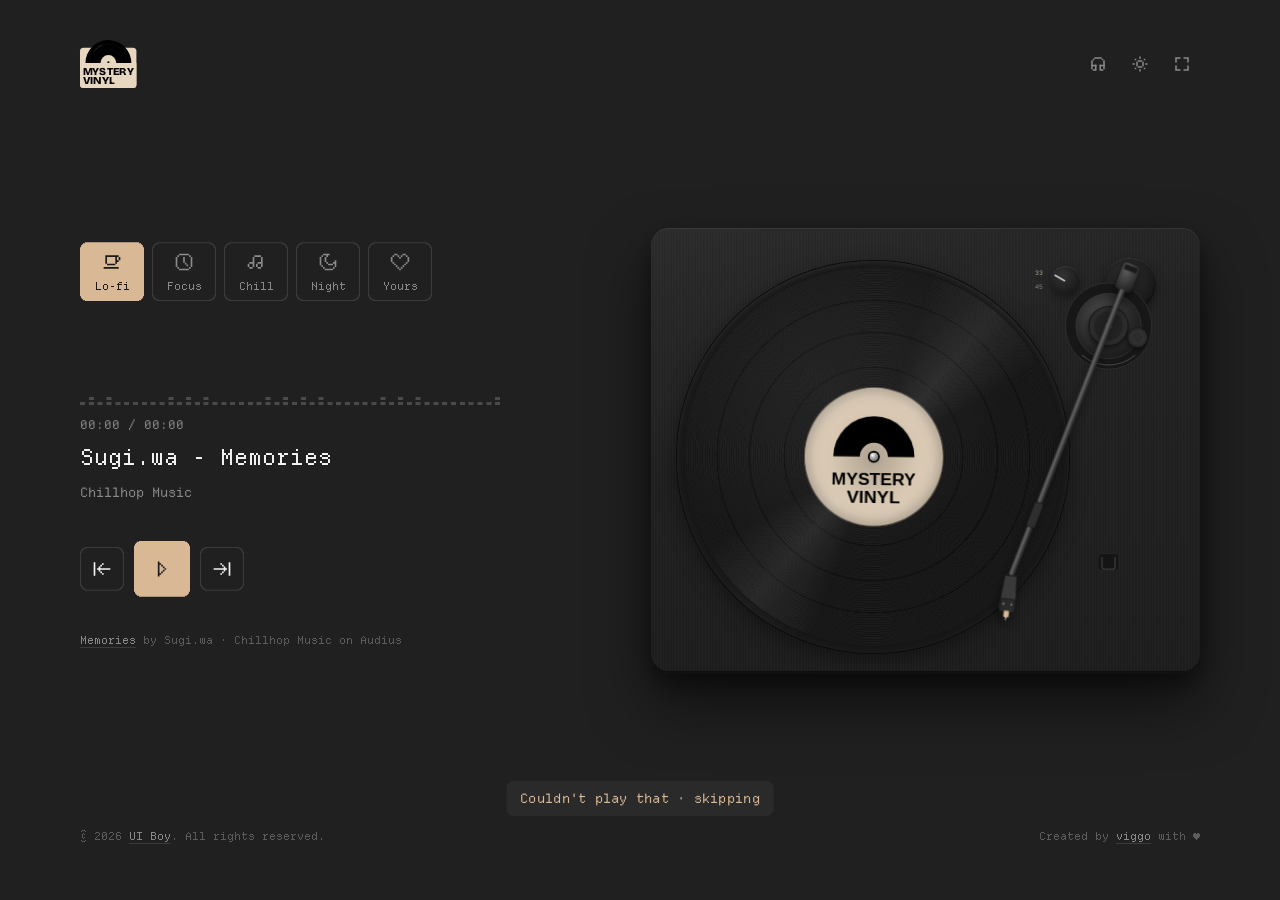
==== commit ce99b219: "Remove the dust easter egg Co-Authored-By: Claude Fable 5.1 <noreply@anthropic.com> Claude-Session: " ====
--- a/index.html
+++ b/index.html
@@ -118,7 +118,6 @@
                 <div class="grooves"></div>
                 <div class="label" id="label"></div>
                 <div class="spindle"></div>
-                <canvas class="dust" id="dust" width="600" height="600" aria-hidden="true"></canvas>
               </div>
               <div class="sheen"></div>
             </div>
--- a/styles.css
+++ b/styles.css
@@ -525,14 +525,17 @@
           mask: radial-gradient(circle, transparent 0 20%, #000 22% 97%, transparent 98%);
 }
 
-/* ---------- easter eggs: the night cat, dust ---------- */
+/* ---------- easter egg: the night cat ---------- */
 .cat {
-  left: calc(690 / 840 * 100%); top: calc(583 / 680 * 100%);
-  width: calc(120 / 840 * 100%); height: auto; overflow: visible;
+  left: calc(722 / 840 * 100%); top: calc(606 / 680 * 100%);
+  width: calc(76 / 840 * 100%); height: auto; overflow: visible;
   shape-rendering: crispEdges; pointer-events: none;
   transform-origin: 50% 100%;
   animation: cat-breathe 4s ease-in-out infinite;
-}
+  /* only while a record plays: with the arm on its rest it would sit right under it */
+  opacity: 0; visibility: hidden; transition: opacity .8s ease, visibility .8s;
+}
+body.playing .cat { opacity: 1; visibility: visible; }
 .cat[hidden] { display: none; }
 .cat-body { fill: #E8D7C0; }
 .cat-stripe { fill: #cdbba2; }
@@ -543,11 +546,6 @@
 body.playing .cat-tail-b { animation-delay: -.55s; }
 @keyframes cat-tail { 0%, 100% { opacity: 1; } 50% { opacity: 0; } }
 @keyframes cat-breathe { 50% { transform: scaleY(1.035); } }
-.dust {
-  position: absolute; inset: 0; width: 100%; height: 100%; border-radius: 50%;
-  pointer-events: none; opacity: 0; transition: opacity 2s ease;
-}
-.record.dusty .dust { opacity: 1; pointer-events: auto; cursor: grab; }
 
 .knob {
   left: calc(612 / 840 * 100%); top: calc(58 / 680 * 100%);
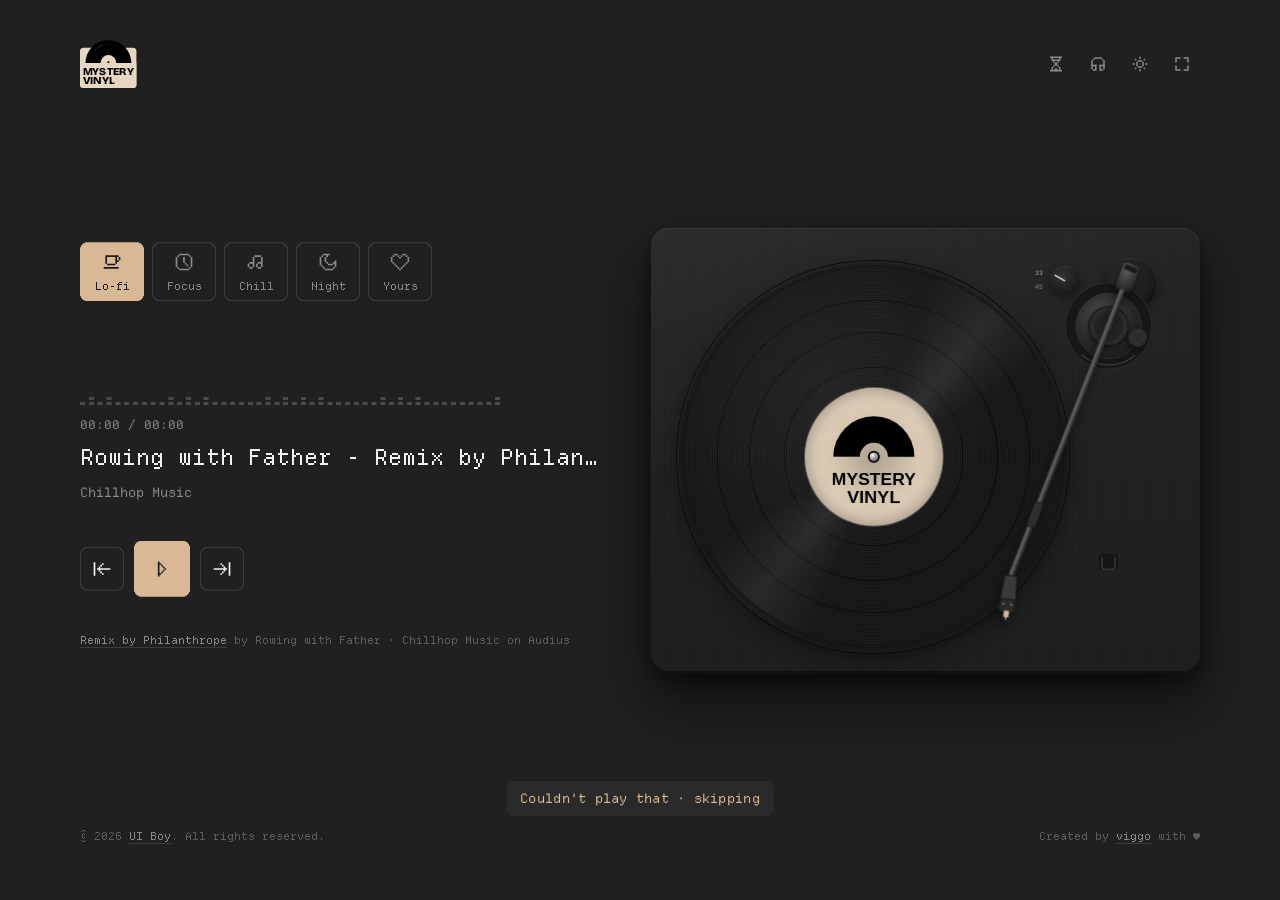
==== commit 75e0c341: "Time machine: one record through 126 years of players A new page behind the hourglass in the top nav" ====
--- a/index.html
+++ b/index.html
@@ -73,6 +73,7 @@
   </div>
 
   <nav class="topnav" aria-label="Site">
+    <a class="nav-btn" id="timemachine" href="time-machine.html" data-tip="Time machine · 1900 → today" aria-label="Time machine"><svg aria-hidden="true"><use href="assets/pixelarticons.svg#hourglass"></use></svg></a>
     <button class="nav-btn" id="ambience" data-tip="Ambience · A" aria-label="Ambience" aria-expanded="false"><svg aria-hidden="true"><use href="assets/pixelarticons.svg#headphone"></use></svg></button>
     <button class="nav-btn" id="theme" data-tip="Light / dark · T" aria-label="Switch theme"><svg class="ic-sun" aria-hidden="true"><use href="assets/pixelarticons.svg#sun"></use></svg><svg class="ic-moon" aria-hidden="true"><use href="assets/pixelarticons.svg#moon"></use></svg></button>
     <button class="nav-btn" id="zen" data-tip="Full screen · F" aria-label="Full screen"><svg class="ic-expand" aria-hidden="true"><use href="assets/pixelarticons.svg#fullscreen"></use></svg><svg class="ic-collapse" aria-hidden="true"><use href="assets/pixelarticons.svg#close"></use></svg></button>
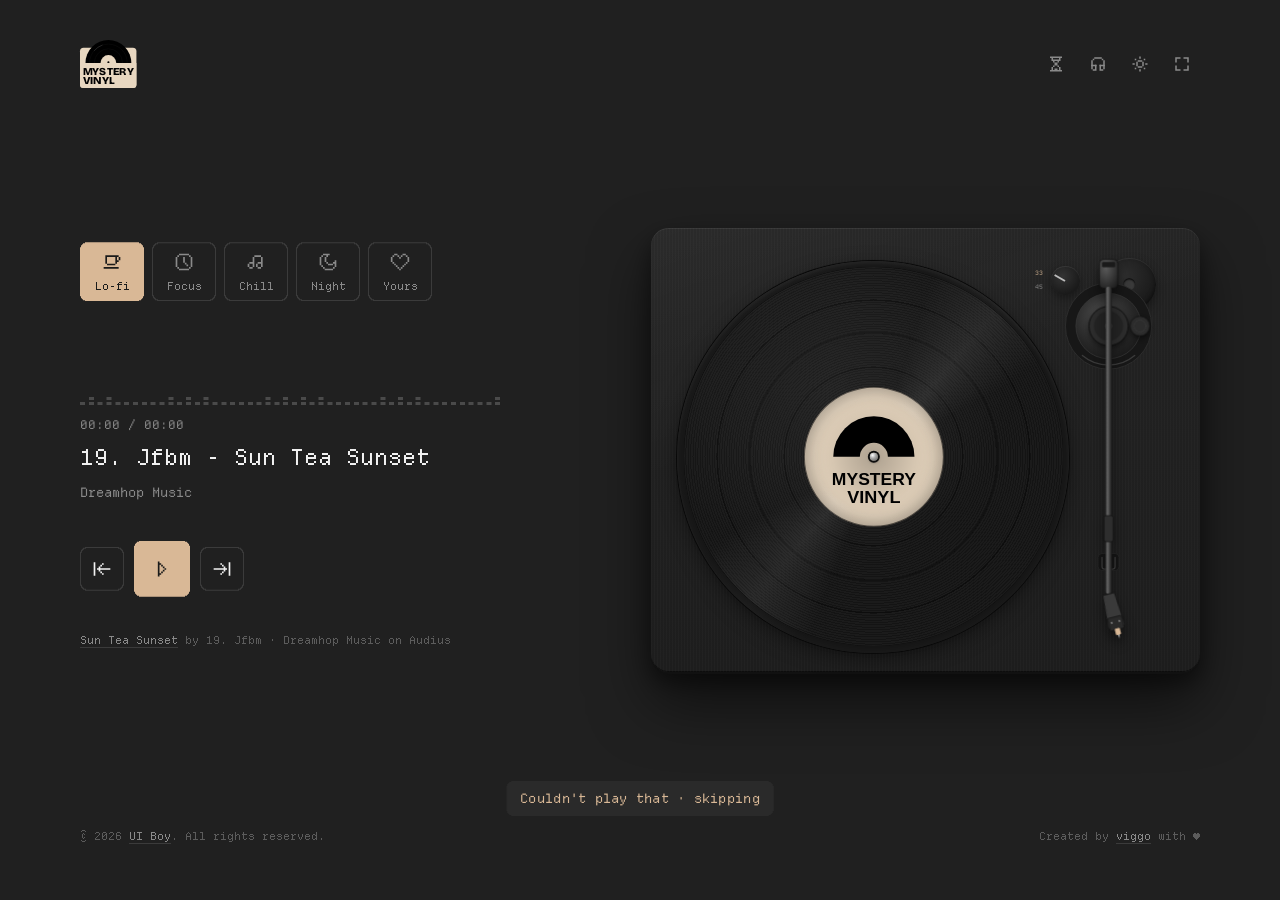
==== commit 6318ccf0: "Time machine: link to /time-machine without the .html GitHub Pages serves the page at the extensionl" ====
--- a/index.html
+++ b/index.html
@@ -73,7 +73,7 @@
   </div>
 
   <nav class="topnav" aria-label="Site">
-    <a class="nav-btn" id="timemachine" href="time-machine.html" data-tip="Time machine · 1900 → today" aria-label="Time machine"><svg aria-hidden="true"><use href="assets/pixelarticons.svg#hourglass"></use></svg></a>
+    <a class="nav-btn" id="timemachine" href="time-machine" data-tip="Time machine · 1900 → today" aria-label="Time machine"><svg aria-hidden="true"><use href="assets/pixelarticons.svg#hourglass"></use></svg></a>
     <button class="nav-btn" id="ambience" data-tip="Ambience · A" aria-label="Ambience" aria-expanded="false"><svg aria-hidden="true"><use href="assets/pixelarticons.svg#headphone"></use></svg></button>
     <button class="nav-btn" id="theme" data-tip="Light / dark · T" aria-label="Switch theme"><svg class="ic-sun" aria-hidden="true"><use href="assets/pixelarticons.svg#sun"></use></svg><svg class="ic-moon" aria-hidden="true"><use href="assets/pixelarticons.svg#moon"></use></svg></button>
     <button class="nav-btn" id="zen" data-tip="Full screen · F" aria-label="Full screen"><svg class="ic-expand" aria-hidden="true"><use href="assets/pixelarticons.svg#fullscreen"></use></svg><svg class="ic-collapse" aria-hidden="true"><use href="assets/pixelarticons.svg#close"></use></svg></button>
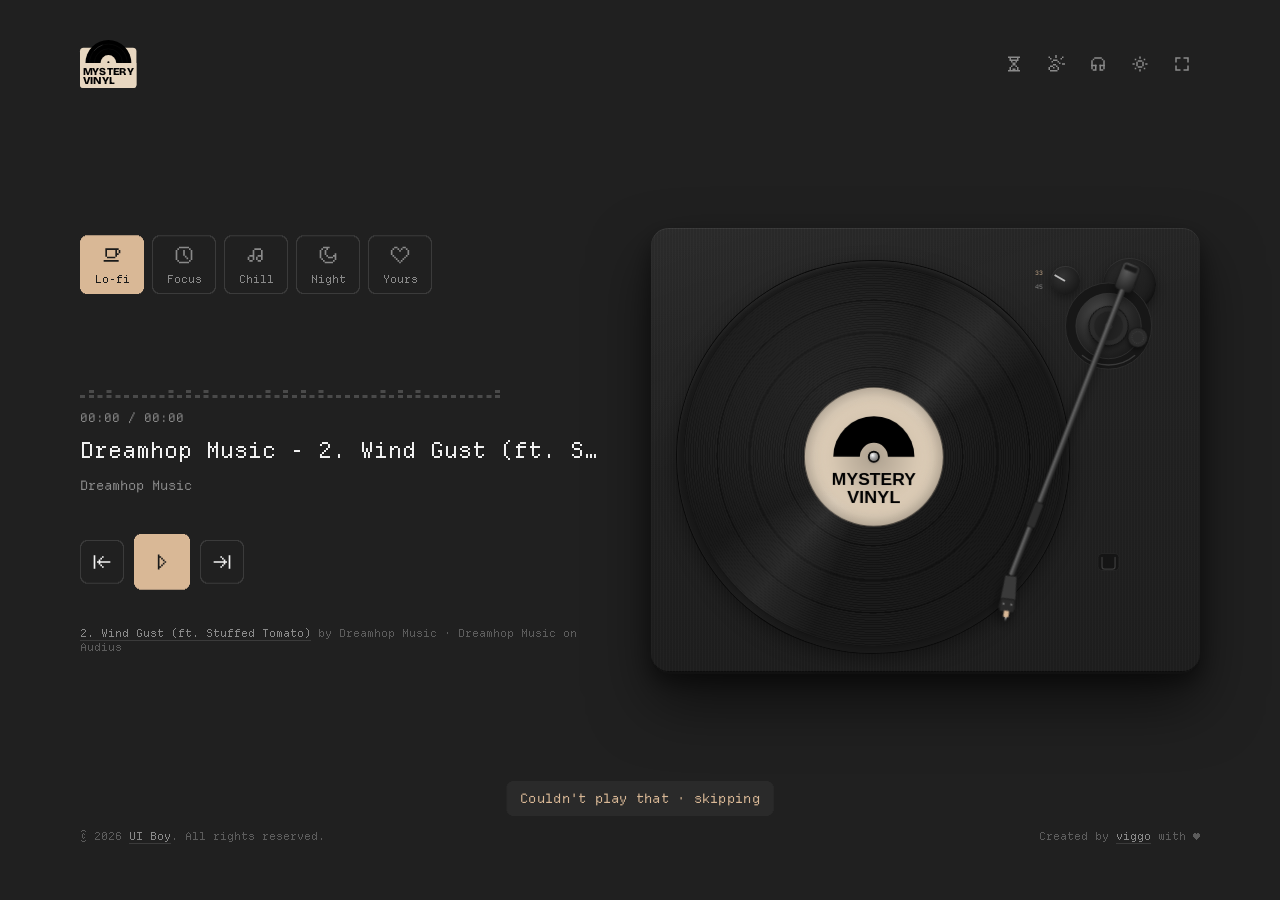
==== commit 332c8608: "Window radio: look out of a window in any city, right now A new page behind the cloud-and-sun button" ====
--- a/index.html
+++ b/index.html
@@ -74,6 +74,7 @@
 
   <nav class="topnav" aria-label="Site">
     <a class="nav-btn" id="timemachine" href="time-machine" data-tip="Time machine · 1900 → today" aria-label="Time machine"><svg aria-hidden="true"><use href="assets/pixelarticons.svg#hourglass"></use></svg></a>
+    <a class="nav-btn" id="window" href="window" data-tip="Window radio · live weather" aria-label="Window radio"><svg aria-hidden="true"><use href="assets/pixelarticons.svg#cloud-sun"></use></svg></a>
     <button class="nav-btn" id="ambience" data-tip="Ambience · A" aria-label="Ambience" aria-expanded="false"><svg aria-hidden="true"><use href="assets/pixelarticons.svg#headphone"></use></svg></button>
     <button class="nav-btn" id="theme" data-tip="Light / dark · T" aria-label="Switch theme"><svg class="ic-sun" aria-hidden="true"><use href="assets/pixelarticons.svg#sun"></use></svg><svg class="ic-moon" aria-hidden="true"><use href="assets/pixelarticons.svg#moon"></use></svg></button>
     <button class="nav-btn" id="zen" data-tip="Full screen · F" aria-label="Full screen"><svg class="ic-expand" aria-hidden="true"><use href="assets/pixelarticons.svg#fullscreen"></use></svg><svg class="ic-collapse" aria-hidden="true"><use href="assets/pixelarticons.svg#close"></use></svg></button>
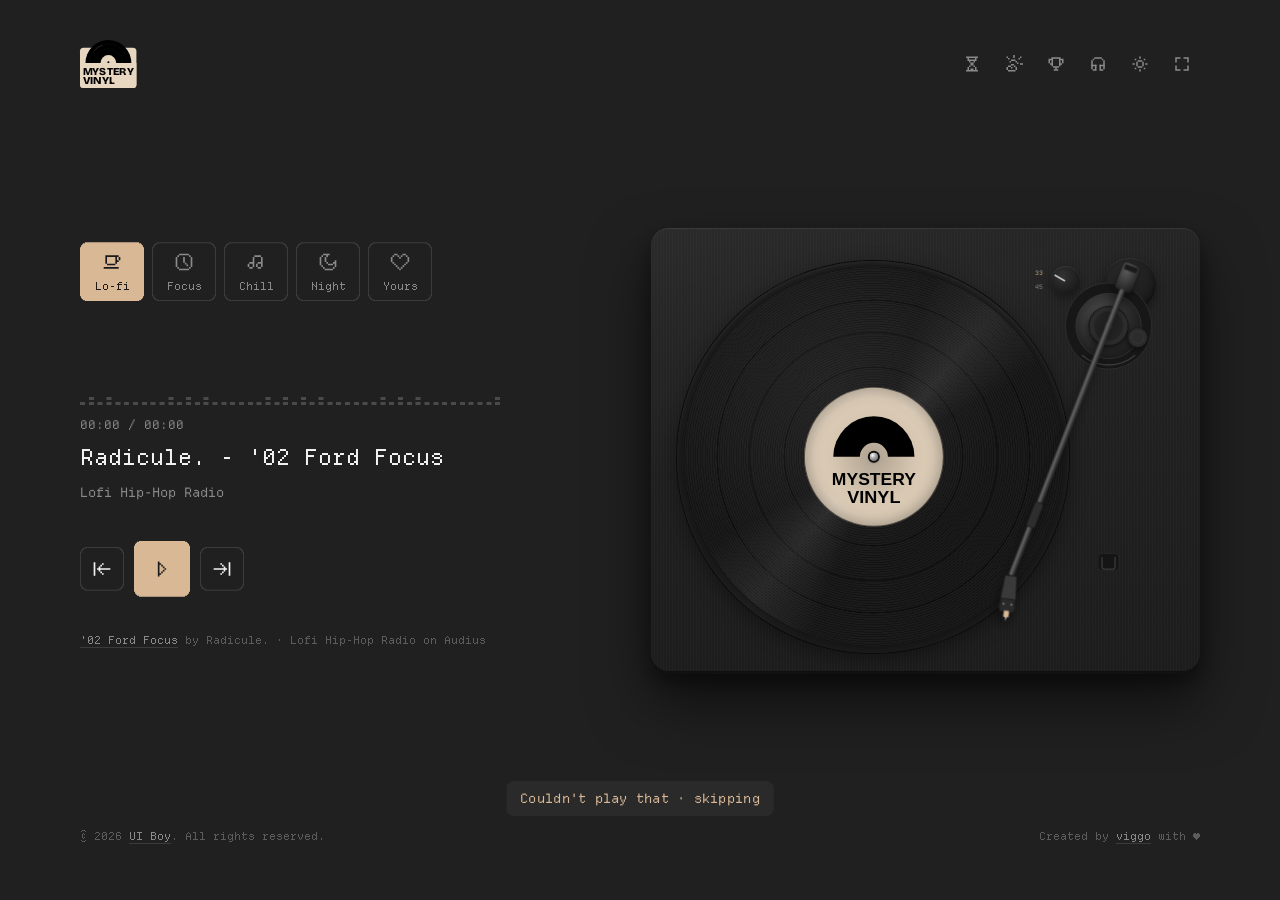
==== commit 1eff6855: "Immersive rooms, and Rooftop cat: a runner on the beat Immersive pages: the time machine and the win" ====
--- a/index.html
+++ b/index.html
@@ -75,6 +75,7 @@
   <nav class="topnav" aria-label="Site">
     <a class="nav-btn" id="timemachine" href="time-machine" data-tip="Time machine · 1900 → today" aria-label="Time machine"><svg aria-hidden="true"><use href="assets/pixelarticons.svg#hourglass"></use></svg></a>
     <a class="nav-btn" id="window" href="window" data-tip="Window radio · live weather" aria-label="Window radio"><svg aria-hidden="true"><use href="assets/pixelarticons.svg#cloud-sun"></use></svg></a>
+    <a class="nav-btn" id="rooftop" href="rooftop" data-tip="Rooftop cat · a game on the beat" aria-label="Rooftop cat, a game"><svg aria-hidden="true"><use href="assets/pixelarticons.svg#trophy"></use></svg></a>
     <button class="nav-btn" id="ambience" data-tip="Ambience · A" aria-label="Ambience" aria-expanded="false"><svg aria-hidden="true"><use href="assets/pixelarticons.svg#headphone"></use></svg></button>
     <button class="nav-btn" id="theme" data-tip="Light / dark · T" aria-label="Switch theme"><svg class="ic-sun" aria-hidden="true"><use href="assets/pixelarticons.svg#sun"></use></svg><svg class="ic-moon" aria-hidden="true"><use href="assets/pixelarticons.svg#moon"></use></svg></button>
     <button class="nav-btn" id="zen" data-tip="Full screen · F" aria-label="Full screen"><svg class="ic-expand" aria-hidden="true"><use href="assets/pixelarticons.svg#fullscreen"></use></svg><svg class="ic-collapse" aria-hidden="true"><use href="assets/pixelarticons.svg#close"></use></svg></button>
